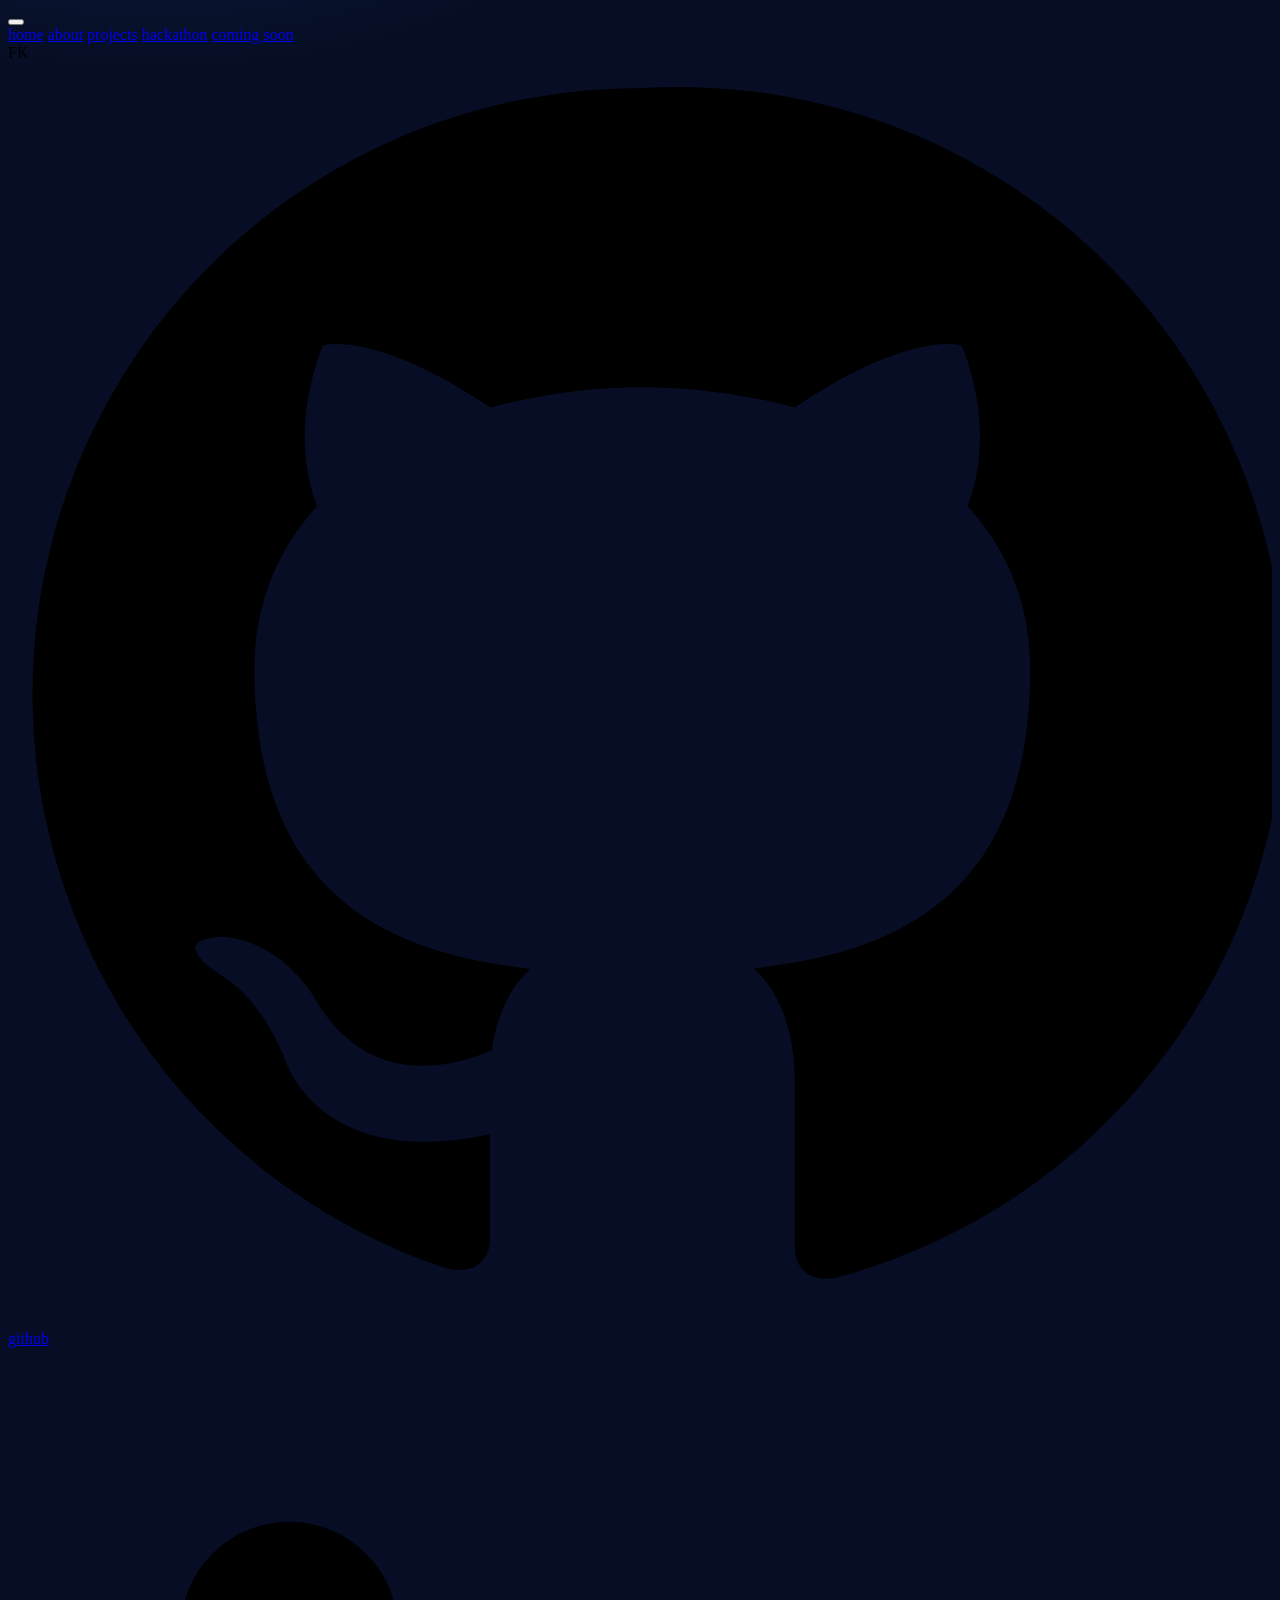
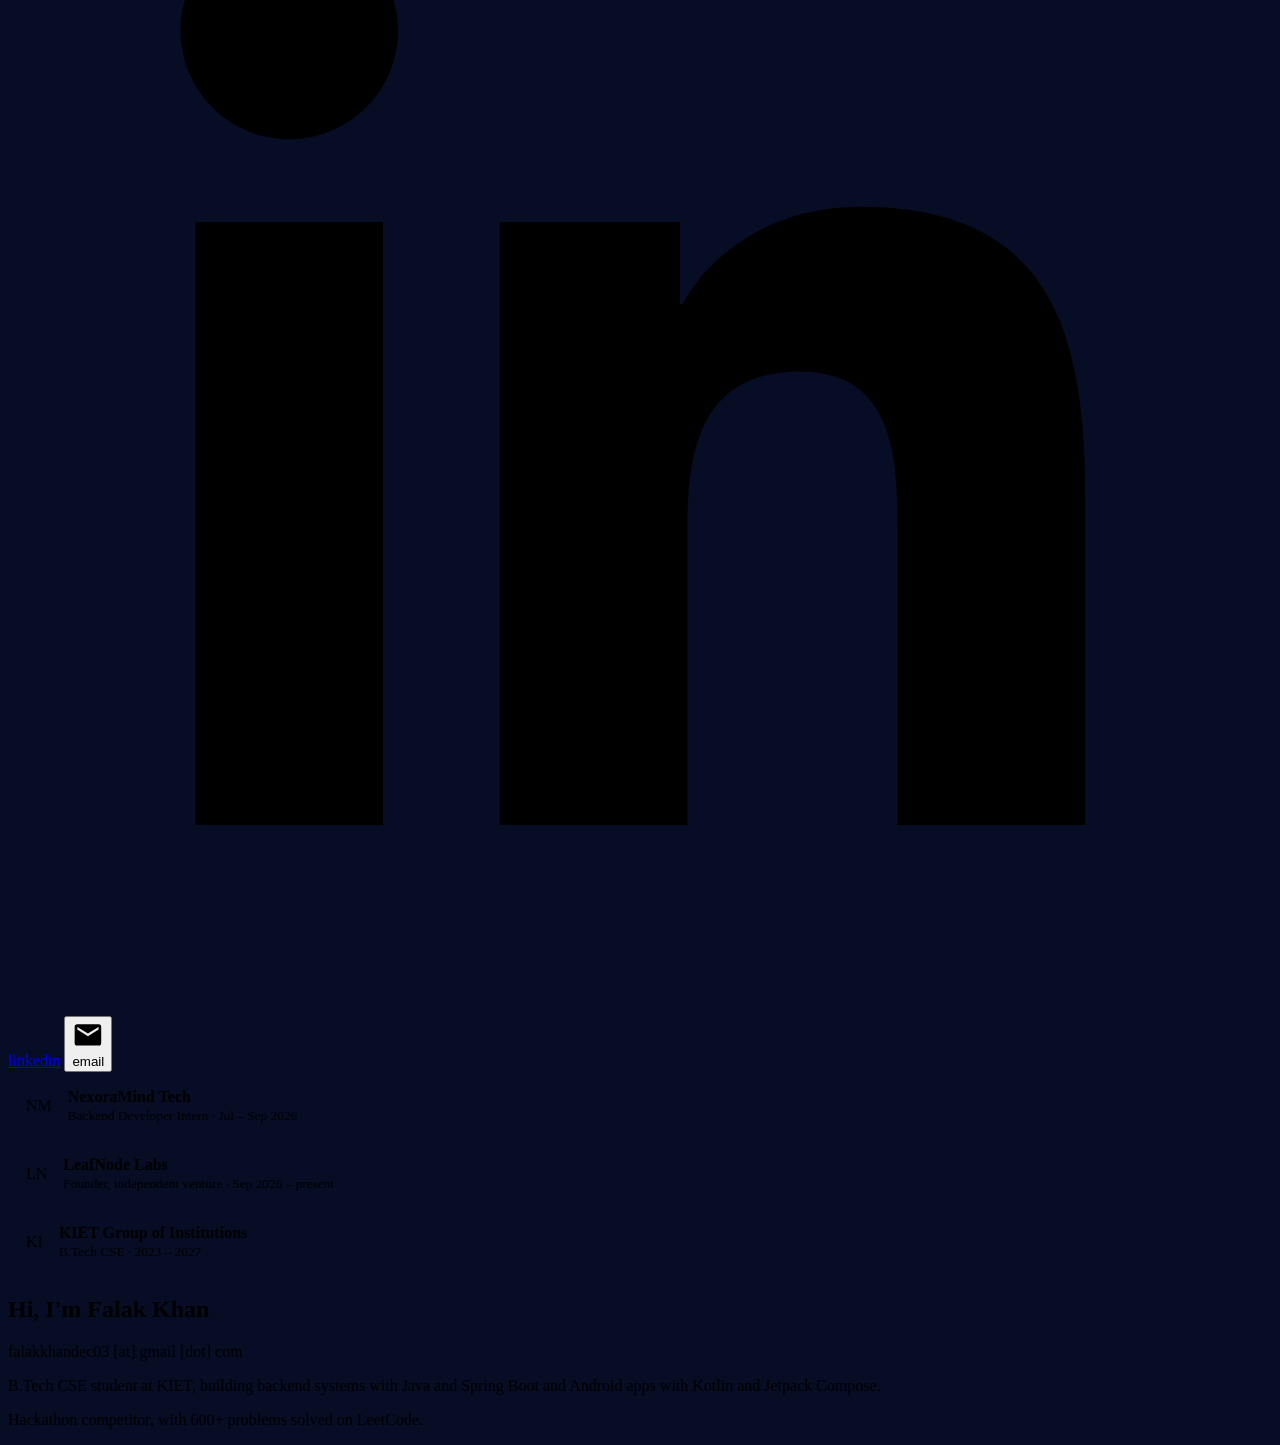
==== about.html @ dda87f32 "deploy all files" ====
<!DOCTYPE html>
<html lang="en">
<head>
<meta charset="utf-8">
<meta name="viewport" content="width=device-width, initial-scale=1, viewport-fit=cover">
<title>About | Falak Khan</title>
<meta name="description" content="About Falak Khan, CSE student at KIET.">
<meta name="theme-color" content="#030817">
<link rel="preconnect" href="https://fonts.googleapis.com">
<link rel="preconnect" href="https://fonts.gstatic.com" crossorigin>
<link href="https://fonts.googleapis.com/css2?family=Inter:wght@400;500;700;800&display=swap" rel="stylesheet">
<link rel="stylesheet" href="site.css?v=3">
<style>body.plain { background: radial-gradient(900px 520px at 12% -8%, rgba(77,141,255,.16), transparent 62%), #060d24; }</style>
<style>
  .edu-card { display: flex; align-items: center; gap: 16px; padding: 16px 18px; border-radius: 14px; background: var(--glass); border: 1px solid var(--edge); }
  .edu-card small { display: block; margin-top: 2px; }
</style>
</head>
<body class="plain">
<button class="menu-btn" id="menuBtn" aria-label="Open menu" aria-expanded="false" aria-controls="menu"><span></span></button>
<nav class="menu" id="menu" aria-label="Site menu">
  <a class="pill" style="--i:0" href="index.html#home">home</a>
  <a class="pill" style="--i:1" href="about.html">about</a>
  <a class="pill" style="--i:2" href="projects.html">projects</a>
  <a class="pill" style="--i:3" href="hackathon.html">hackathon</a>
  <a class="pill" style="--i:4" href="index.html#soon">coming soon</a>
</nav>

<main class="page" id="about"><div>
  <div>
    <div class="photo"><span>FK</span><img src="photo.jpg" alt="Falak Khan" onerror="this.remove()"></div>
    <div class="abtns">
      <a class="abtn" href="https://github.com/curiousfalak" target="_blank" rel="noopener"><svg viewBox="0 0 24 24"><path d="M12 .5a11.5 11.5 0 0 0-3.64 22.42c.58.1.79-.25.79-.56v-2c-3.2.7-3.87-1.37-3.87-1.37-.52-1.33-1.28-1.68-1.28-1.68-1.04-.71.08-.7.08-.7 1.15.08 1.76 1.19 1.76 1.19 1.03 1.76 2.7 1.25 3.35.96.1-.75.4-1.25.73-1.54-2.55-.29-5.24-1.28-5.24-5.69 0-1.26.45-2.29 1.19-3.1-.12-.29-.52-1.46.11-3.05 0 0 .97-.31 3.18 1.18a11 11 0 0 1 5.78 0c2.2-1.49 3.17-1.18 3.17-1.18.63 1.59.23 2.76.11 3.05.74.81 1.19 1.84 1.19 3.1 0 4.42-2.69 5.39-5.25 5.68.41.36.78 1.06.78 2.14v3.17c0 .31.21.67.8.56A11.5 11.5 0 0 0 12 .5Z"/></svg>github</a>
      <a class="abtn" href="https://www.linkedin.com/in/falak-khan-636188296/" target="_blank" rel="noopener"><svg viewBox="0 0 24 24"><path d="M20.45 20.45h-3.56v-5.57c0-1.33-.03-3.04-1.85-3.04-1.86 0-2.14 1.45-2.14 2.94v5.67H9.34V9h3.42v1.56h.05c.48-.9 1.64-1.85 3.37-1.85 3.6 0 4.27 2.37 4.27 5.46v6.28ZM5.34 7.43a2.06 2.06 0 1 1 0-4.13 2.06 2.06 0 0 1 0 4.13ZM7.12 20.45H3.56V9h3.56v11.45Z"/></svg>linkedin</a>
      <button class="abtn" type="button" id="mailBtn"><svg viewBox="0 0 24 24"><path d="M20 4H4a2 2 0 0 0-2 2v12a2 2 0 0 0 2 2h16a2 2 0 0 0 2-2V6a2 2 0 0 0-2-2Zm0 4-8 5-8-5V6l8 5 8-5v2Z"/></svg>email</button>
    </div>
    <div class="exp" aria-label="Experience and education">
      <div class="edu-card"><span class="logo">NM</span><span><strong>NexoraMind Tech</strong><small>Backend Developer Intern · Jul – Sep 2026</small></span></div>
      <div class="edu-card"><span class="logo">LN</span><span><strong>LeafNode Labs</strong><small>Founder, independent venture · Sep 2026 – present</small></span></div>
      <div class="edu-card"><span class="logo">KI</span><span><strong>KIET Group of Institutions</strong><small>B.Tech CSE · 2023 – 2027</small></span></div>
    </div>
  </div>
  <div class="bio">
    <h2>Hi, I'm Falak Khan</h2>
    <p>falakkhandec03 [at] gmail [dot] com</p>
    <p>B.Tech CSE student at KIET, building backend systems with Java and Spring Boot and Android apps with Kotlin and Jetpack Compose.</p>
    <p>Hackathon competitor, with 600+ problems solved on LeetCode.</p>
  </div>
</div></main>

<script>
(() => {
  const btn = document.getElementById('menuBtn');
  const set = o => {
    document.body.classList.toggle('open', o);
    btn.setAttribute('aria-expanded', o);
    btn.setAttribute('aria-label', o ? 'Close menu' : 'Open menu');
  };
  btn.addEventListener('click', () => set(!document.body.classList.contains('open')));
  addEventListener('keydown', e => { if (e.key === 'Escape') set(false); });
  // "about" is this page, so just close the menu
  document.querySelector('.pill[href="about.html"]').addEventListener('click', e => { e.preventDefault(); set(false); });
  document.getElementById('mailBtn').addEventListener('click', () => {
    location.href = 'mailto:' + 'falakkhandec03' + '@' + 'gmail.com';
  });
})();
</script>
</body>
</html>
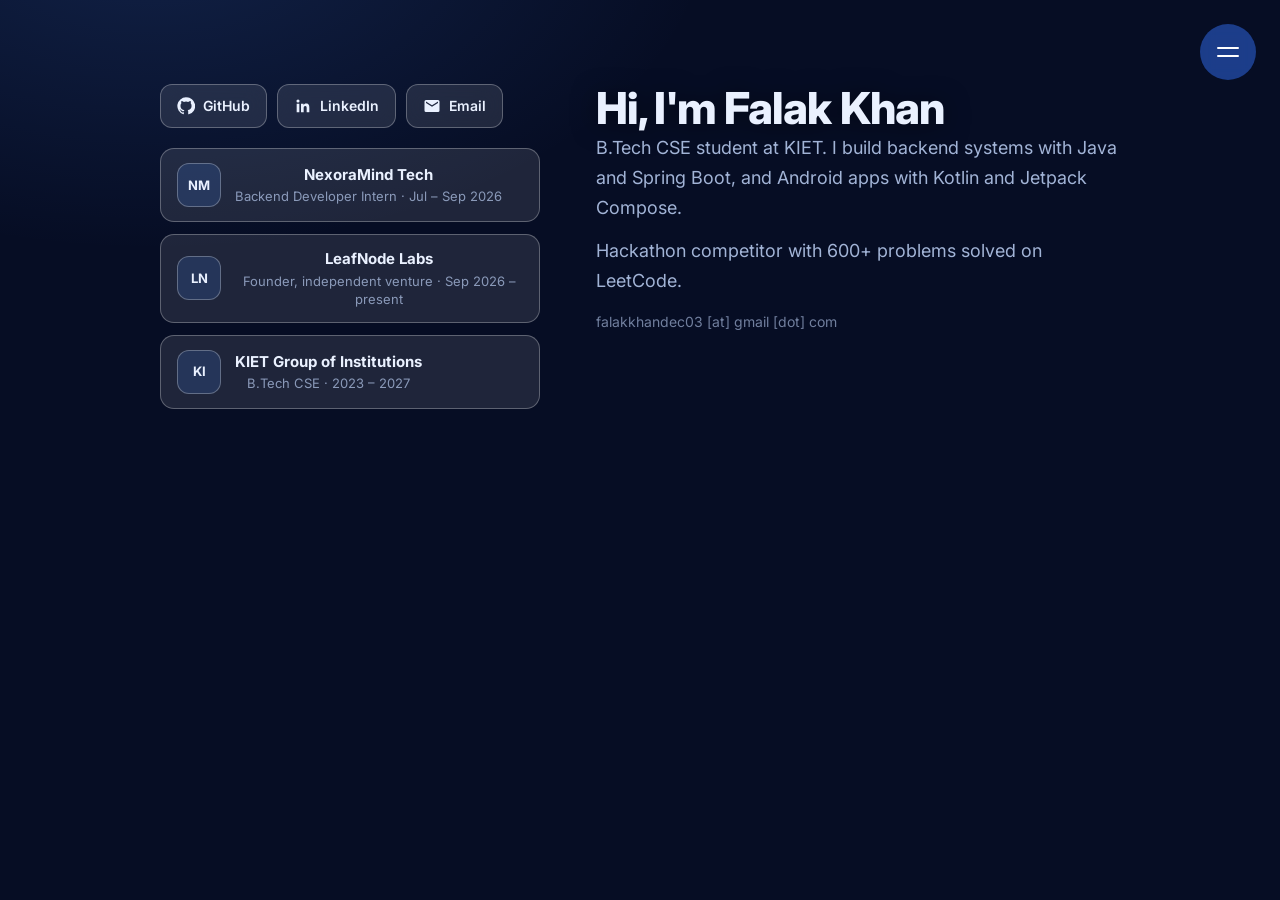
==== commit 6d0c0e4a: "fix the ui/ux issue on mobile and web both" ====
--- a/about.html
+++ b/about.html
@@ -10,10 +10,89 @@
 <link rel="preconnect" href="https://fonts.gstatic.com" crossorigin>
 <link href="https://fonts.googleapis.com/css2?family=Inter:wght@400;500;700;800&display=swap" rel="stylesheet">
 <link rel="stylesheet" href="site.css?v=3">
-<style>body.plain { background: radial-gradient(900px 520px at 12% -8%, rgba(77,141,255,.16), transparent 62%), #060d24; }</style>
 <style>
-  .edu-card { display: flex; align-items: center; gap: 16px; padding: 16px 18px; border-radius: 14px; background: var(--glass); border: 1px solid var(--edge); }
-  .edu-card small { display: block; margin-top: 2px; }
+  body.plain { background: radial-gradient(900px 520px at 12% -8%, rgba(77,141,255,.16), transparent 62%), #060d24; }
+
+  /* ---------- About page layout (overrides site.css where needed) ---------- */
+  body.plain { -webkit-text-size-adjust: 100%; overflow-x: hidden; }
+
+  body.plain main.page {
+    display: block;
+    min-height: 100vh;
+    min-height: 100dvh;
+    height: auto;
+    padding: calc(84px + env(safe-area-inset-top, 0px)) clamp(18px, 5vw, 48px) calc(48px + env(safe-area-inset-bottom, 0px));
+    box-sizing: border-box;
+    overflow: visible;
+  }
+  .about-grid {
+    display: grid;
+    grid-template-columns: minmax(280px, 380px) minmax(0, 1fr);
+    gap: clamp(28px, 5vw, 64px);
+    align-items: start;
+    max-width: 960px;
+    margin: 0 auto;
+  }
+  .about-side { display: flex; flex-direction: column; gap: 20px; min-width: 0; }
+
+  /* Link buttons */
+  body.plain .abtns { display: flex; flex-wrap: wrap; gap: 10px; margin: 0; }
+  body.plain .abtn {
+    display: inline-flex; align-items: center; gap: 8px;
+    min-height: 44px; padding: 0 16px;
+    font: 600 14px/1 Inter, system-ui, sans-serif;
+    text-decoration: none; cursor: pointer;
+    -webkit-tap-highlight-color: transparent;
+  }
+  body.plain .abtn svg { width: 18px; height: 18px; fill: currentColor; flex: none; }
+  body.plain .abtn:focus-visible,
+  body.plain .menu-btn:focus-visible { outline: 2px solid #4d8dff; outline-offset: 3px; }
+
+  /* Experience / education cards */
+  body.plain .exp { display: flex; flex-direction: column; gap: 12px; margin: 0; }
+  .edu-card {
+    display: flex; align-items: center; gap: 14px;
+    padding: 14px 16px; border-radius: 14px;
+    background: var(--glass, rgba(255,255,255,.06));
+    border: 1px solid var(--edge, rgba(255,255,255,.14));
+    min-width: 0;
+  }
+  .edu-card .logo {
+    flex: none; width: 44px; height: 44px; border-radius: 12px;
+    display: grid; place-items: center;
+    font: 700 13px/1 Inter, system-ui, sans-serif;
+    background: rgba(77,141,255,.16);
+  }
+  .edu-card > span:last-child { min-width: 0; }
+  .edu-card strong { display: block; font-size: 15px; line-height: 1.3; font-weight: 700; }
+  .edu-card small { display: block; margin-top: 3px; font-size: 13px; line-height: 1.4; opacity: .7; }
+
+  /* Bio text */
+  body.plain .bio { min-width: 0; max-width: 60ch; text-align: left; }
+  body.plain .bio h2 {
+    margin: 0 0 12px;
+    font-size: clamp(28px, 6.5vw, 44px);
+    line-height: 1.12; font-weight: 800; letter-spacing: -.02em;
+    overflow-wrap: anywhere;
+  }
+  body.plain .bio p { margin: 0 0 14px; font-size: clamp(16px, 4vw, 18px); line-height: 1.65; opacity: .88; }
+  body.plain .bio p.contact { font-size: 14px; opacity: .6; overflow-wrap: anywhere; }
+
+  /* ---------- Mobile: single column, centred header ---------- */
+  @media (max-width: 760px) {
+    .about-grid { grid-template-columns: minmax(0, 1fr); gap: 28px; }
+    .about-side { align-items: center; }
+    body.plain .abtns { justify-content: center; }
+    body.plain .exp { width: 100%; }
+    body.plain .bio { max-width: none; text-align: center; }
+    /* show the bio first on phones, then the details */
+    .about-grid { display: flex; flex-direction: column; }
+    .about-side { order: 1; width: 100%; }
+    .bio { order: 0; }
+  }
+  @media (max-width: 380px) {
+    body.plain .abtn { flex: 1 1 100%; justify-content: center; }
+  }
 </style>
 </head>
 <body class="plain">
@@ -26,27 +105,28 @@
   <a class="pill" style="--i:4" href="index.html#soon">coming soon</a>
 </nav>
 
-<main class="page" id="about"><div>
-  <div>
-    <div class="photo"><span>FK</span><img src="photo.jpg" alt="Falak Khan" onerror="this.remove()"></div>
-    <div class="abtns">
-      <a class="abtn" href="https://github.com/curiousfalak" target="_blank" rel="noopener"><svg viewBox="0 0 24 24"><path d="M12 .5a11.5 11.5 0 0 0-3.64 22.42c.58.1.79-.25.79-.56v-2c-3.2.7-3.87-1.37-3.87-1.37-.52-1.33-1.28-1.68-1.28-1.68-1.04-.71.08-.7.08-.7 1.15.08 1.76 1.19 1.76 1.19 1.03 1.76 2.7 1.25 3.35.96.1-.75.4-1.25.73-1.54-2.55-.29-5.24-1.28-5.24-5.69 0-1.26.45-2.29 1.19-3.1-.12-.29-.52-1.46.11-3.05 0 0 .97-.31 3.18 1.18a11 11 0 0 1 5.78 0c2.2-1.49 3.17-1.18 3.17-1.18.63 1.59.23 2.76.11 3.05.74.81 1.19 1.84 1.19 3.1 0 4.42-2.69 5.39-5.25 5.68.41.36.78 1.06.78 2.14v3.17c0 .31.21.67.8.56A11.5 11.5 0 0 0 12 .5Z"/></svg>github</a>
-      <a class="abtn" href="https://www.linkedin.com/in/falak-khan-636188296/" target="_blank" rel="noopener"><svg viewBox="0 0 24 24"><path d="M20.45 20.45h-3.56v-5.57c0-1.33-.03-3.04-1.85-3.04-1.86 0-2.14 1.45-2.14 2.94v5.67H9.34V9h3.42v1.56h.05c.48-.9 1.64-1.85 3.37-1.85 3.6 0 4.27 2.37 4.27 5.46v6.28ZM5.34 7.43a2.06 2.06 0 1 1 0-4.13 2.06 2.06 0 0 1 0 4.13ZM7.12 20.45H3.56V9h3.56v11.45Z"/></svg>linkedin</a>
-      <button class="abtn" type="button" id="mailBtn"><svg viewBox="0 0 24 24"><path d="M20 4H4a2 2 0 0 0-2 2v12a2 2 0 0 0 2 2h16a2 2 0 0 0 2-2V6a2 2 0 0 0-2-2Zm0 4-8 5-8-5V6l8 5 8-5v2Z"/></svg>email</button>
+<main class="page" id="about">
+  <div class="about-grid">
+    <div class="about-side">
+      <div class="abtns">
+        <a class="abtn" href="https://github.com/curiousfalak" target="_blank" rel="noopener"><svg viewBox="0 0 24 24" aria-hidden="true"><path d="M12 .5a11.5 11.5 0 0 0-3.64 22.42c.58.1.79-.25.79-.56v-2c-3.2.7-3.87-1.37-3.87-1.37-.52-1.33-1.28-1.68-1.28-1.68-1.04-.71.08-.7.08-.7 1.15.08 1.76 1.19 1.76 1.19 1.03 1.76 2.7 1.25 3.35.96.1-.75.4-1.25.73-1.54-2.55-.29-5.24-1.28-5.24-5.69 0-1.26.45-2.29 1.19-3.1-.12-.29-.52-1.46.11-3.05 0 0 .97-.31 3.18 1.18a11 11 0 0 1 5.78 0c2.2-1.49 3.17-1.18 3.17-1.18.63 1.59.23 2.76.11 3.05.74.81 1.19 1.84 1.19 3.1 0 4.42-2.69 5.39-5.25 5.68.41.36.78 1.06.78 2.14v3.17c0 .31.21.67.8.56A11.5 11.5 0 0 0 12 .5Z"/></svg>GitHub</a>
+        <a class="abtn" href="https://www.linkedin.com/in/falak-khan-636188296/" target="_blank" rel="noopener"><svg viewBox="0 0 24 24" aria-hidden="true"><path d="M20.45 20.45h-3.56v-5.57c0-1.33-.03-3.04-1.85-3.04-1.86 0-2.14 1.45-2.14 2.94v5.67H9.34V9h3.42v1.56h.05c.48-.9 1.64-1.85 3.37-1.85 3.6 0 4.27 2.37 4.27 5.46v6.28ZM5.34 7.43a2.06 2.06 0 1 1 0-4.13 2.06 2.06 0 0 1 0 4.13ZM7.12 20.45H3.56V9h3.56v11.45Z"/></svg>LinkedIn</a>
+        <button class="abtn" type="button" id="mailBtn"><svg viewBox="0 0 24 24" aria-hidden="true"><path d="M20 4H4a2 2 0 0 0-2 2v12a2 2 0 0 0 2 2h16a2 2 0 0 0 2-2V6a2 2 0 0 0-2-2Zm0 4-8 5-8-5V6l8 5 8-5v2Z"/></svg>Email</button>
+      </div>
+      <div class="exp" aria-label="Experience and education">
+        <div class="edu-card"><span class="logo">NM</span><span><strong>NexoraMind Tech</strong><small>Backend Developer Intern · Jul – Sep 2026</small></span></div>
+        <div class="edu-card"><span class="logo">LN</span><span><strong>LeafNode Labs</strong><small>Founder, independent venture · Sep 2026 – present</small></span></div>
+        <div class="edu-card"><span class="logo">KI</span><span><strong>KIET Group of Institutions</strong><small>B.Tech CSE · 2023 – 2027</small></span></div>
+      </div>
     </div>
-    <div class="exp" aria-label="Experience and education">
-      <div class="edu-card"><span class="logo">NM</span><span><strong>NexoraMind Tech</strong><small>Backend Developer Intern · Jul – Sep 2026</small></span></div>
-      <div class="edu-card"><span class="logo">LN</span><span><strong>LeafNode Labs</strong><small>Founder, independent venture · Sep 2026 – present</small></span></div>
-      <div class="edu-card"><span class="logo">KI</span><span><strong>KIET Group of Institutions</strong><small>B.Tech CSE · 2023 – 2027</small></span></div>
+    <div class="bio">
+      <h2>Hi, I'm Falak Khan</h2>
+      <p>B.Tech CSE student at KIET. I build backend systems with Java and Spring Boot, and Android apps with Kotlin and Jetpack Compose.</p>
+      <p>Hackathon competitor with 600+ problems solved on LeetCode.</p>
+      <p class="contact">falakkhandec03 [at] gmail [dot] com</p>
     </div>
   </div>
-  <div class="bio">
-    <h2>Hi, I'm Falak Khan</h2>
-    <p>falakkhandec03 [at] gmail [dot] com</p>
-    <p>B.Tech CSE student at KIET, building backend systems with Java and Spring Boot and Android apps with Kotlin and Jetpack Compose.</p>
-    <p>Hackathon competitor, with 600+ problems solved on LeetCode.</p>
-  </div>
-</div></main>
+</main>
 
 <script>
 (() => {
--- a/site.css
+++ b/site.css
@@ -0,0 +1,162 @@
+:root {
+    --bg: #030817;
+    --ink: #eaf1ff;
+    --ink-soft: #b8cbef;
+    --glass: rgba(255,255,255,.10);
+    --glass-strong: rgba(255,255,255,.18);
+    --edge: rgba(255,255,255,.28);
+    --accent: #4d8dff;
+    --panel: rgba(4,10,30,.92);
+  }
+  * { box-sizing: border-box; margin: 0; }
+  html, body { height: 100%; }
+  body {
+    background: var(--bg); color: var(--ink);
+    font-family: "Inter", system-ui, -apple-system, "Segoe UI", Roboto, sans-serif;
+    overflow: hidden; -webkit-font-smoothing: antialiased;
+  }
+  #bg { position: fixed; inset: 0; width: 100%; height: 100%; image-rendering: pixelated; }
+  .shade { position: fixed; inset: 0; pointer-events: none;
+    background: radial-gradient(ellipse at center, rgba(3,8,23,.15) 30%, rgba(3,8,23,.78) 100%); }
+
+  main {
+    position: relative; height: 100%;
+    display: flex; flex-direction: column; align-items: center; justify-content: center;
+    padding: env(safe-area-inset-top, 0px) 24px env(safe-area-inset-bottom, 0px); text-align: center;
+  }
+  h1 {
+    font-size: clamp(2.6rem, 9vw, 6rem); font-weight: 800; letter-spacing: -.03em; line-height: 1.05;
+    text-shadow: 0 2px 30px rgba(0,0,0,.55);
+  }
+  .tagline {
+    margin-top: 14px; font-size: clamp(1rem, 2.4vw, 1.4rem); font-weight: 500; color: var(--ink-soft);
+    text-shadow: 0 1px 12px rgba(0,0,0,.6);
+  }
+  .links { display: flex; gap: 14px; margin-top: 44px; flex-wrap: wrap; justify-content: center; }
+
+  .btn {
+    position: relative; width: 64px; height: 64px; display: grid; place-items: center;
+    color: var(--ink); background: var(--glass); border: 1px solid var(--edge); border-radius: 12px;
+    backdrop-filter: blur(10px); -webkit-backdrop-filter: blur(10px);
+    cursor: pointer; text-decoration: none; font: inherit;
+    transition: transform .18s ease, background .18s ease, border-color .18s ease;
+  }
+  .btn svg { width: 28px; height: 28px; fill: currentColor; }
+  .btn:hover { transform: translateY(-3px); background: var(--glass-strong); border-color: rgba(255,255,255,.55); }
+  .btn:active { transform: translateY(0); }
+  .btn::after {
+    content: attr(data-label); position: absolute; top: calc(100% + 10px); left: 50%;
+    transform: translate(-50%, -4px); opacity: 0; pointer-events: none; white-space: nowrap;
+    font-size: .8rem; font-weight: 500; padding: 5px 10px; border-radius: 8px;
+    background: rgba(3,10,30,.92); border: 1px solid var(--edge);
+    transition: opacity .15s ease, transform .15s ease;
+  }
+  .btn:hover::after, .btn:focus-visible::after { opacity: 1; transform: translate(-50%, 0); }
+  :focus-visible { outline: 2px solid #fff; outline-offset: 3px; }
+
+  .menu-btn {
+    position: fixed; z-index: 20; top: calc(env(safe-area-inset-top, 0px) + 24px); right: 24px;
+    width: 56px; height: 56px; border-radius: 50%; border: 0; cursor: pointer; color: #fff;
+    background: rgba(50,110,240,.5); backdrop-filter: blur(8px); -webkit-backdrop-filter: blur(8px);
+    display: grid; place-items: center; transition: transform .18s ease, background .18s ease;
+  }
+  .menu-btn:hover { background: rgba(50,110,240,.8); transform: scale(1.06); }
+  .menu-btn span, .menu-btn span::before {
+    display: block; width: 22px; height: 2px; background: currentColor; border-radius: 2px; transition: transform .25s ease;
+  }
+  .menu-btn span { position: relative; transform: translateY(-4px); }
+  .menu-btn span::before { content: ""; position: absolute; top: 8px; }
+  .menu-btn[aria-expanded="true"] span { transform: rotate(45deg); }
+  .menu-btn[aria-expanded="true"] span::before { transform: translateY(-8px) rotate(-90deg); top: 8px; }
+  [hidden] { display: none !important; }
+  .menu {
+    position: fixed; inset: 0; z-index: 15; overflow: hidden; perspective: 1400px;
+    background: rgba(3,8,23,.55); backdrop-filter: blur(18px); -webkit-backdrop-filter: blur(18px);
+    opacity: 0; visibility: hidden; transition: opacity .3s ease, visibility 0s .3s;
+  }
+  body.open .menu { opacity: 1; visibility: visible; transition: opacity .3s ease, visibility 0s; }
+  .pill {
+    --l: 0%; --t: 0%; --w: 30vw; --r: 0deg; --ry: 0deg; --s: 1;
+    position: absolute; left: var(--l); top: var(--t); width: var(--w); height: clamp(90px, 22vh, 180px); max-width: calc(100vw - 24px);
+    display: grid; place-items: center; padding: 0 24px; text-align: center;
+    border: 1px solid rgba(255,255,255,.4); border-radius: 999px; background: rgba(3,8,23,.4);
+    color: var(--ink); text-decoration: none; font-size: clamp(1.5rem, 3.6vw, 2.8rem); font-weight: 500;
+    transform: rotate(var(--r)) rotateY(var(--ry)) scale(var(--s));
+    transition: background .2s ease, border-color .2s ease, transform .3s cubic-bezier(.2,.8,.2,1);
+  }
+  .pill:hover, .pill:focus-visible { --s: 1.04; background: rgba(77,141,255,.25); border-color: var(--accent); z-index: 1; }
+  /* scattered positions: left, top, width, tilt, 3D turn */
+  .pill:nth-child(1) { --l: 4%;  --t: 19%; --w: 29vw; --r: -6deg; --ry: 9deg; }
+  .pill:nth-child(2) { --l: 35%; --t: 15%; --w: 30vw; --r: 4deg;  --ry: -6deg; }
+  .pill:nth-child(3) { --l: 67%; --t: 21%; --w: 29vw; --r: 7deg;  --ry: -10deg; }
+  .pill:nth-child(4) { --l: 9%;  --t: 53%; --w: 29vw; --r: 5deg;  --ry: 8deg; }
+  .pill:nth-child(5) { --l: 41%; --t: 50%; --w: 32vw; --r: -6deg; --ry: -5deg; }
+  body.open .pill { animation: pillIn .55s cubic-bezier(.2,.8,.2,1) both; animation-delay: calc(var(--i) * 70ms); }
+  @keyframes pillIn { from { opacity: 0; transform: translateY(40px) rotate(calc(var(--r) * 2.5)) rotateY(var(--ry)) scale(.9); } }
+
+  .page {
+    position: fixed; inset: 0; overflow-y: auto; display: flex; flex-direction: column; align-items: center;
+    padding: calc(env(safe-area-inset-top, 0px) + 110px) 24px 60px;
+  }
+  .page > div { width: min(640px, 100%); }
+  .page h2 { font-size: clamp(2rem, 6vw, 3.4rem); font-weight: 800; letter-spacing: -.02em; text-shadow: 0 2px 24px rgba(0,0,0,.5); }
+  .page p { margin-top: 18px; line-height: 1.65; color: var(--ink-soft); font-size: 1.08rem; max-width: 60ch; }
+  .page a { color: var(--ink); text-decoration-color: var(--accent); text-underline-offset: 3px; }
+  .page a:hover { text-decoration-thickness: 2px; }
+  .list { display: grid; gap: 12px; margin-top: 28px; }
+  .card {
+    display: block; padding: 18px 20px; border-radius: 14px; text-decoration: none;
+    background: var(--glass); border: 1px solid var(--edge); backdrop-filter: blur(10px); -webkit-backdrop-filter: blur(10px);
+  }
+  .card strong { display: block; font-size: 1.1rem; }
+  .card span { display: block; margin-top: 6px; color: var(--ink-soft); line-height: 1.5; }
+  a.card:hover { border-color: var(--accent); background: var(--glass-strong); }
+
+  /* about page */
+  #about > div { width: min(1080px, 100%); display: grid; grid-template-columns: minmax(280px, 380px) 1fr; gap: 56px; align-items: start; }
+  #about h2 { margin: 0; }
+  .photo {
+    position: relative; width: 250px; height: 250px; border-radius: 22px; overflow: hidden;
+    display: grid; place-items: center; font-size: 3.4rem; font-weight: 800; color: var(--ink);
+    background: linear-gradient(135deg, #15308f, #4d8dff); border: 1px solid var(--edge);
+  }
+  .photo img { position: absolute; inset: 0; width: 100%; height: 100%; object-fit: cover; }
+  .abtns { display: flex; gap: 10px; flex-wrap: wrap; margin-top: 22px; }
+  .abtn {
+    display: inline-flex; align-items: center; gap: 8px; padding: 12px 18px; border-radius: 12px; cursor: pointer;
+    font: inherit; font-weight: 600; color: var(--ink); text-decoration: none;
+    background: var(--glass); border: 1px solid var(--edge); backdrop-filter: blur(10px); -webkit-backdrop-filter: blur(10px);
+    transition: background .18s ease, border-color .18s ease, transform .18s ease;
+  }
+  .abtn svg { width: 20px; height: 20px; fill: currentColor; }
+  .abtn:hover { background: var(--glass-strong); border-color: var(--accent); transform: translateY(-2px); }
+  .exp { display: grid; gap: 12px; margin-top: 34px; }
+  .exp details { border-radius: 14px; background: var(--glass); border: 1px solid var(--edge); backdrop-filter: blur(10px); -webkit-backdrop-filter: blur(10px); }
+  .exp details[open] { border-color: rgba(77,141,255,.6); }
+  .exp summary { display: flex; align-items: center; gap: 16px; padding: 16px 18px; cursor: pointer; list-style: none; }
+  .exp summary::-webkit-details-marker { display: none; }
+  .exp summary::after { content: ""; margin-left: auto; width: 8px; height: 8px; border-right: 2px solid var(--ink-soft); border-bottom: 2px solid var(--ink-soft); transform: rotate(45deg); transition: transform .2s ease; }
+  .exp details[open] summary::after { transform: rotate(-135deg); }
+  .logo { flex: none; width: 48px; height: 48px; border-radius: 10px; display: grid; place-items: center; font-weight: 800; background: rgba(77,141,255,.28); border: 1px solid var(--edge); }
+  .exp strong { display: block; font-size: 1.08rem; }
+  .exp small { color: var(--ink-soft); font-size: .92rem; }
+  .exp ul { margin: 0; padding: 0 20px 18px 40px; color: var(--ink-soft); line-height: 1.55; font-size: .95rem; display: grid; gap: 8px; }
+  #about .bio p:first-of-type { margin-top: 0; }
+  @media (max-width: 820px) { #about > div { grid-template-columns: 1fr; gap: 32px; } .photo { width: 200px; height: 200px; } }
+
+  @media (max-width: 480px) {
+    .btn { width: 56px; height: 56px; }
+    .pill { height: clamp(72px, 11vh, 100px); font-size: 1.5rem; }
+    .pill:nth-child(1) { --l: 5%;  --t: 15%; --w: 72vw; --r: -5deg; --ry: 8deg; }
+    .pill:nth-child(2) { --l: 23%; --t: 29%; --w: 72vw; --r: 4deg;  --ry: -8deg; }
+    .pill:nth-child(3) { --l: 6%;  --t: 43%; --w: 72vw; --r: 6deg;  --ry: 9deg; }
+    .pill:nth-child(4) { --l: 22%; --t: 57%; --w: 72vw; --r: -4deg; --ry: -8deg; }
+    .pill:nth-child(5) { --l: 5%;  --t: 71%; --w: 72vw; --r: 5deg;  --ry: 6deg; }
+    .links { gap: 10px; margin-top: 36px; }
+  }
+  @media (prefers-reduced-motion: reduce) {
+    * { transition-duration: .01ms !important; animation: none !important; }
+  }
+
+  /* about page: plain, static background */
+  body.plain { background: radial-gradient(900px 520px at 12% -8%, rgba(77,141,255,.16), transparent 62%), #060d24; }
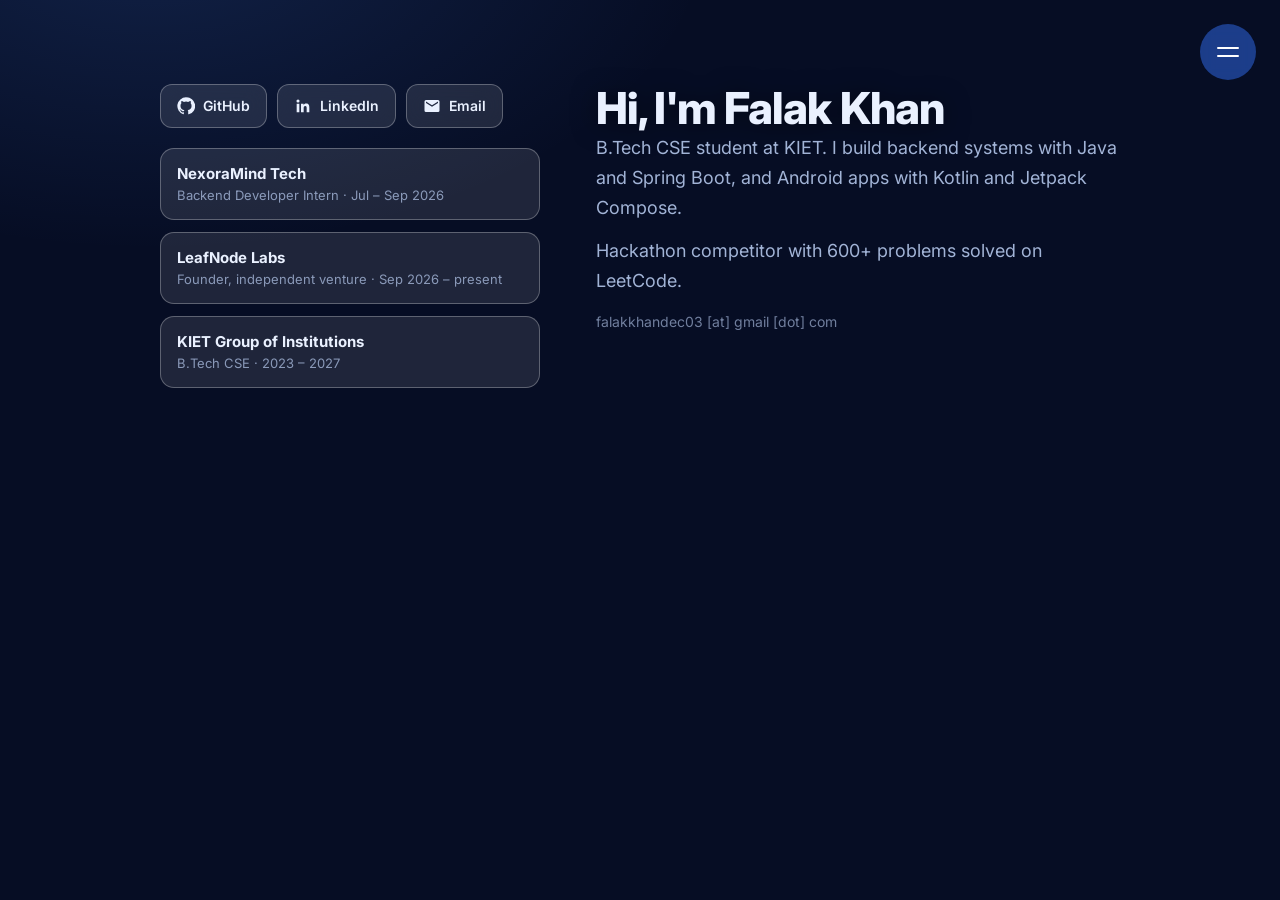
==== commit b7fdd8c2: "fiz alignment issue" ====
--- a/about.html
+++ b/about.html
@@ -9,7 +9,7 @@
 <link rel="preconnect" href="https://fonts.googleapis.com">
 <link rel="preconnect" href="https://fonts.gstatic.com" crossorigin>
 <link href="https://fonts.googleapis.com/css2?family=Inter:wght@400;500;700;800&display=swap" rel="stylesheet">
-<link rel="stylesheet" href="site.css?v=3">
+<link rel="stylesheet" href="site.css?v=7">
 <style>
   body.plain { background: radial-gradient(900px 520px at 12% -8%, rgba(77,141,255,.16), transparent 62%), #060d24; }
 
@@ -33,7 +33,7 @@
     max-width: 960px;
     margin: 0 auto;
   }
-  .about-side { display: flex; flex-direction: column; gap: 20px; min-width: 0; }
+  .about-side { display: flex; flex-direction: column; gap: 20px; min-width: 0; text-align: left; }
 
   /* Link buttons */
   body.plain .abtns { display: flex; flex-wrap: wrap; gap: 10px; margin: 0; }
@@ -51,21 +51,17 @@
   /* Experience / education cards */
   body.plain .exp { display: flex; flex-direction: column; gap: 12px; margin: 0; }
   .edu-card {
-    display: flex; align-items: center; gap: 14px;
+    display: flex; flex-direction: column; justify-content: center;
+    min-height: 72px;
     padding: 14px 16px; border-radius: 14px;
     background: var(--glass, rgba(255,255,255,.06));
     border: 1px solid var(--edge, rgba(255,255,255,.14));
     min-width: 0;
+    box-sizing: border-box;
   }
-  .edu-card .logo {
-    flex: none; width: 44px; height: 44px; border-radius: 12px;
-    display: grid; place-items: center;
-    font: 700 13px/1 Inter, system-ui, sans-serif;
-    background: rgba(77,141,255,.16);
-  }
-  .edu-card > span:last-child { min-width: 0; }
   .edu-card strong { display: block; font-size: 15px; line-height: 1.3; font-weight: 700; }
   .edu-card small { display: block; margin-top: 3px; font-size: 13px; line-height: 1.4; opacity: .7; }
+  .edu-card .nowrap-date { white-space: nowrap; }
 
   /* Bio text */
   body.plain .bio { min-width: 0; max-width: 60ch; text-align: left; }
@@ -114,9 +110,9 @@
         <button class="abtn" type="button" id="mailBtn"><svg viewBox="0 0 24 24" aria-hidden="true"><path d="M20 4H4a2 2 0 0 0-2 2v12a2 2 0 0 0 2 2h16a2 2 0 0 0 2-2V6a2 2 0 0 0-2-2Zm0 4-8 5-8-5V6l8 5 8-5v2Z"/></svg>Email</button>
       </div>
       <div class="exp" aria-label="Experience and education">
-        <div class="edu-card"><span class="logo">NM</span><span><strong>NexoraMind Tech</strong><small>Backend Developer Intern · Jul – Sep 2026</small></span></div>
-        <div class="edu-card"><span class="logo">LN</span><span><strong>LeafNode Labs</strong><small>Founder, independent venture · Sep 2026 – present</small></span></div>
-        <div class="edu-card"><span class="logo">KI</span><span><strong>KIET Group of Institutions</strong><small>B.Tech CSE · 2023 – 2027</small></span></div>
+        <div class="edu-card"><strong>NexoraMind Tech</strong><small>Backend Developer Intern · <span class="nowrap-date">Jul – Sep 2026</span></small></div>
+        <div class="edu-card"><strong>LeafNode Labs</strong><small>Founder, independent venture · <span class="nowrap-date">Sep 2026 – present</span></small></div>
+        <div class="edu-card"><strong>KIET Group of Institutions</strong><small>B.Tech CSE · <span class="nowrap-date">2023 – 2027</span></small></div>
       </div>
     </div>
     <div class="bio">
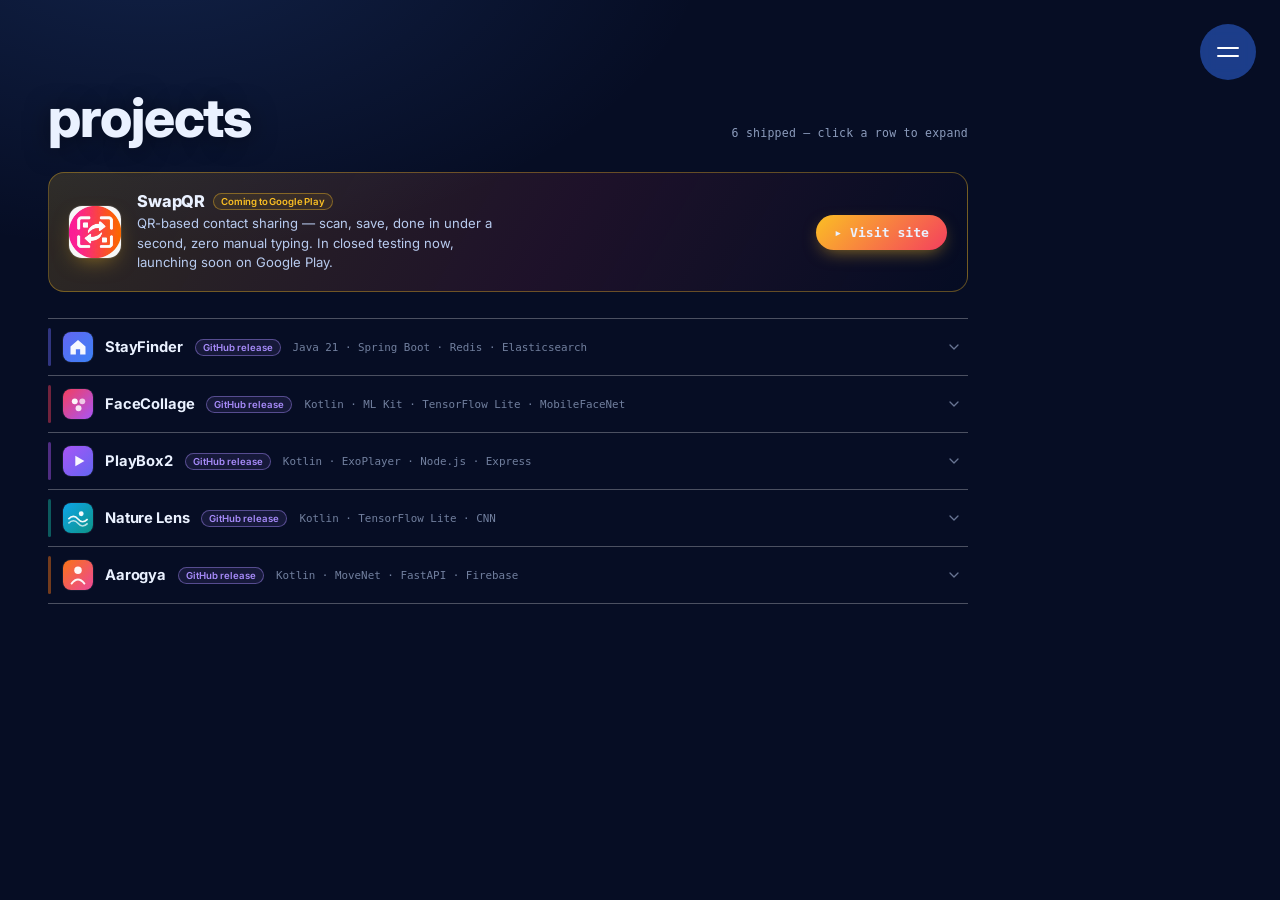
==== commit 8f9fc7a7: "fix the overall issues of alignment" ====
--- a/about.html
+++ b/about.html
@@ -3,95 +3,167 @@
 <head>
 <meta charset="utf-8">
 <meta name="viewport" content="width=device-width, initial-scale=1, viewport-fit=cover">
-<title>About | Falak Khan</title>
-<meta name="description" content="About Falak Khan, CSE student at KIET.">
+<title>Projects | Falak Khan</title>
+<meta name="description" content="Projects by Falak Khan.">
 <meta name="theme-color" content="#030817">
 <link rel="preconnect" href="https://fonts.googleapis.com">
 <link rel="preconnect" href="https://fonts.gstatic.com" crossorigin>
-<link href="https://fonts.googleapis.com/css2?family=Inter:wght@400;500;700;800&display=swap" rel="stylesheet">
+<link href="https://fonts.googleapis.com/css2?family=Inter:wght@400;500;700;800&family=JetBrains+Mono:wght@400;500;600&display=swap" rel="stylesheet">
 <link rel="stylesheet" href="site.css?v=7">
 <style>
   body.plain { background: radial-gradient(900px 520px at 12% -8%, rgba(77,141,255,.16), transparent 62%), #060d24; }
-
-  /* ---------- About page layout (overrides site.css where needed) ---------- */
-  body.plain { -webkit-text-size-adjust: 100%; overflow-x: hidden; }
-
+  /* fix: site.css sets body { overflow: hidden; height: 100%; } and .page {
+     position: fixed; inset: 0; } globally, which together block scrolling once
+     content grows past one viewport. Override both here. */
+  body.plain {
+    overflow-x: hidden;
+    overflow-y: auto;
+    height: auto;
+    min-height: 100dvh;
+  }
   body.plain main.page {
+    position: static;
     display: block;
-    min-height: 100vh;
-    min-height: 100dvh;
     height: auto;
     padding: calc(84px + env(safe-area-inset-top, 0px)) clamp(18px, 5vw, 48px) calc(48px + env(safe-area-inset-bottom, 0px));
     box-sizing: border-box;
     overflow: visible;
   }
-  .about-grid {
-    display: grid;
-    grid-template-columns: minmax(280px, 380px) minmax(0, 1fr);
-    gap: clamp(28px, 5vw, 64px);
-    align-items: start;
-    max-width: 960px;
-    margin: 0 auto;
-  }
-  .about-side { display: flex; flex-direction: column; gap: 20px; min-width: 0; text-align: left; }
-
-  /* Link buttons */
-  body.plain .abtns { display: flex; flex-wrap: wrap; gap: 10px; margin: 0; }
-  body.plain .abtn {
-    display: inline-flex; align-items: center; gap: 8px;
-    min-height: 44px; padding: 0 16px;
-    font: 600 14px/1 Inter, system-ui, sans-serif;
-    text-decoration: none; cursor: pointer;
-    -webkit-tap-highlight-color: transparent;
-  }
-  body.plain .abtn svg { width: 18px; height: 18px; fill: currentColor; flex: none; }
-  body.plain .abtn:focus-visible,
-  body.plain .menu-btn:focus-visible { outline: 2px solid #4d8dff; outline-offset: 3px; }
-
-  /* Experience / education cards */
-  body.plain .exp { display: flex; flex-direction: column; gap: 12px; margin: 0; }
-  .edu-card {
-    display: flex; flex-direction: column; justify-content: center;
-    min-height: 72px;
-    padding: 14px 16px; border-radius: 14px;
-    background: var(--glass, rgba(255,255,255,.06));
-    border: 1px solid var(--edge, rgba(255,255,255,.14));
-    min-width: 0;
-    box-sizing: border-box;
-  }
-  .edu-card strong { display: block; font-size: 15px; line-height: 1.3; font-weight: 700; }
-  .edu-card small { display: block; margin-top: 3px; font-size: 13px; line-height: 1.4; opacity: .7; }
-  .edu-card .nowrap-date { white-space: nowrap; }
-
-  /* Bio text */
-  body.plain .bio { min-width: 0; max-width: 60ch; text-align: left; }
-  body.plain .bio h2 {
-    margin: 0 0 12px;
-    font-size: clamp(28px, 6.5vw, 44px);
-    line-height: 1.12; font-weight: 800; letter-spacing: -.02em;
-    overflow-wrap: anywhere;
-  }
-  body.plain .bio p { margin: 0 0 14px; font-size: clamp(16px, 4vw, 18px); line-height: 1.65; opacity: .88; }
-  body.plain .bio p.contact { font-size: 14px; opacity: .6; overflow-wrap: anywhere; }
-
-  /* ---------- Mobile: single column, centred header ---------- */
-  @media (max-width: 760px) {
-    .about-grid { grid-template-columns: minmax(0, 1fr); gap: 28px; }
-    .about-side { align-items: center; }
-    body.plain .abtns { justify-content: center; }
-    body.plain .exp { width: 100%; }
-    body.plain .bio { max-width: none; text-align: center; }
-    /* show the bio first on phones, then the details */
-    .about-grid { display: flex; flex-direction: column; }
-    .about-side { order: 1; width: 100%; }
-    .bio { order: 0; }
-  }
-  @media (max-width: 380px) {
-    body.plain .abtn { flex: 1 1 100%; justify-content: center; }
+  #proj > div { width: min(920px, 100%); text-align: left; }
+
+  /* ---- header row ---- */
+  .proj-head { display: flex; align-items: baseline; justify-content: space-between; gap: 12px; flex-wrap: wrap; }
+  .proj-count { font-family: 'JetBrains Mono', monospace; font-size: .72rem; color: var(--ink-soft); letter-spacing: .02em; opacity: .75; }
+
+  /* ---- manifest list ---- */
+  .pmanifest { margin: 22px 0 0; border-top: 1px solid var(--edge); }
+
+  .prow { border-bottom: 1px solid var(--edge); position: relative; }
+
+  .prow summary {
+    list-style: none; cursor: pointer; display: flex; align-items: center; gap: 12px;
+    padding: 13px 6px 13px 15px; outline: none;
+  }
+  .prow summary::-webkit-details-marker { display: none; }
+  .prow summary::marker { content: ''; }
+
+  /* viewfinder brackets — the "lens" mark, appears on hover/focus/open */
+  .prow summary::before, .prow summary::after { content: none; }
+  .prow {
+    transition: background .15s ease, transform .15s ease;
+    animation: rowIn .5s cubic-bezier(.16,1,.3,1) backwards;
+    animation-delay: calc(var(--i, 0) * 55ms);
+  }
+  @keyframes rowIn { from { opacity: 0; transform: translateY(7px); } to { opacity: 1; transform: none; } }
+  @media (prefers-reduced-motion: reduce) { .prow { animation: none; } }
+  .prow:hover, .prow:focus-within, .prow[open] { background: rgba(77,141,255,.045); transform: translateX(2px); }
+
+  /* colour-coded accent bar — every row gets its project's hue, brightens on interaction */
+  .prow::before {
+    content: ''; position: absolute; left: 0; top: 9px; bottom: 9px; width: 3px; border-radius: 3px;
+    background: var(--rc, var(--accent)); opacity: .45;
+    transition: opacity .15s ease, width .15s ease;
+  }
+  .prow:hover::before, .prow:focus-within::before, .prow[open]::before { opacity: 1; width: 4px; }
+  .prow summary { position: relative; }
+  .prow summary .bracket { position: absolute; width: 8px; height: 8px; opacity: 0; transition: opacity .15s ease; pointer-events: none; }
+  .prow summary .bracket.tl { top: 4px; left: -1px; border-top: 1.5px solid var(--accent); border-left: 1.5px solid var(--accent); }
+  .prow summary .bracket.br { bottom: 4px; right: -1px; border-bottom: 1.5px solid var(--accent); border-right: 1.5px solid var(--accent); }
+  .prow:hover summary .bracket, .prow:focus-within summary .bracket, .prow[open] summary .bracket { opacity: .8; }
+
+  .prow-thumb { flex: none; width: 30px; height: 30px; border-radius: 8px; overflow: hidden; box-shadow: 0 0 0 1px rgba(255,255,255,.06); }
+  .prow-thumb img, .prow-thumb svg { width: 100%; height: 100%; object-fit: cover; display: block; }
+
+  .prow-name { font-weight: 700; font-size: .92rem; letter-spacing: -.01em; flex: none; }
+
+  .pbadge {
+    font-size: .6rem; font-weight: 600; padding: 2px 7px; border-radius: 999px;
+    border: 1px solid rgba(251,191,36,.4); background: rgba(251,191,36,.08); color: #fbbf24;
+    white-space: nowrap; flex: none;
+  }
+  .pbadge.release {
+    border-color: rgba(167,139,250,.45); background: rgba(167,139,250,.1); color: #a78bfa;
+  }
+
+  .prow-preview {
+    font-family: 'JetBrains Mono', monospace; font-size: .68rem; color: var(--ink-soft);
+    opacity: .6; white-space: nowrap; overflow: hidden; text-overflow: ellipsis;
+    flex: 1 1 auto; min-width: 0;
+  }
+
+  .prow-chev {
+    flex: none; width: 16px; height: 16px; color: var(--ink-soft); opacity: .55;
+    transition: transform .18s ease;
+  }
+  .prow[open] .prow-chev { transform: rotate(180deg); }
+
+  .pbody { padding: 2px 6px 18px 53px; animation: pfade .18s ease; }
+  @keyframes pfade { from { opacity: 0; transform: translateY(-3px); } to { opacity: 1; transform: none; } }
+
+  #proj .pdesc { margin: 0 0 12px; font-size: .84rem; line-height: 1.55; color: var(--ink-soft); text-align: left; max-width: 62ch; }
+
+  .stack { display: flex; flex-wrap: wrap; gap: 5px; margin-bottom: 14px; }
+  .stack span { padding: 2px 8px; border-radius: 999px; font-size: .66rem; font-weight: 500; font-family: 'JetBrains Mono', monospace; border: 1px solid var(--edge); color: var(--ink-soft); }
+
+  .pgo {
+    display: inline-block; padding: 6px 14px; border-radius: 999px;
+    font-weight: 600; font-size: .78rem; color: var(--ink); text-decoration: none;
+    border: 1px solid rgba(77,141,255,.7); background: rgba(77,141,255,.16);
+    transition: background .2s ease;
+  }
+  .pgo:hover { background: rgba(77,141,255,.4); }
+
+  .pgo.ghbtn {
+    display: inline-flex; align-items: center; gap: 6px;
+    border-color: rgba(167,139,250,.65); background: rgba(167,139,250,.14);
+  }
+  .pgo.ghbtn:hover { background: rgba(167,139,250,.32); }
+  .pgo.ghbtn svg { width: 13px; height: 13px; flex: none; }
+
+  @media (max-width: 560px) {
+    .prow-preview { display: none; }
+    .pbody { padding-left: 15px; }
+  }
+
+  /* ---- SwapQR hero callout ---- */
+  .proj-hero {
+    display: flex; align-items: center; gap: 16px; margin: 22px 0 26px; padding: 18px 20px;
+    border-radius: 16px; position: relative; overflow: hidden; text-align: left;
+    background: linear-gradient(120deg, rgba(251,191,36,.16), rgba(244,63,94,.1) 55%, rgba(6,13,36,0));
+    border: 1px solid rgba(251,191,36,.35);
+    animation: rowIn .5s cubic-bezier(.16,1,.3,1) backwards; animation-delay: 40ms;
+  }
+  .proj-hero-icon {
+    flex: none; width: 52px; height: 52px; border-radius: 13px; overflow: hidden;
+    box-shadow: 0 8px 22px -8px rgba(251,191,36,.55), 0 0 0 1px rgba(255,255,255,.08);
+    animation: vmFloat 2.6s ease-in-out infinite;
+  }
+  .proj-hero-icon img { width: 100%; height: 100%; object-fit: cover; display: block; }
+  @keyframes vmFloat { 0%,100% { transform: translateY(0); } 50% { transform: translateY(-4px); } }
+  @media (prefers-reduced-motion: reduce) { .proj-hero-icon { animation: none; } }
+
+  .proj-hero-text { flex: 1 1 auto; min-width: 0; text-align: left; }
+  .proj-hero-text h3 { margin: 0 0 3px; font-size: 1.02rem; font-weight: 800; letter-spacing: -.01em; display: flex; align-items: center; gap: 8px; flex-wrap: wrap; }
+  .proj-hero-text p { margin: 0; font-size: .82rem; line-height: 1.5; color: var(--ink-soft); max-width: 46ch; text-align: left; }
+
+  .proj-hero-cta {
+    flex: none; padding: 10px 18px; border-radius: 999px; font-weight: 700; font-size: .82rem;
+    font-family: 'JetBrains Mono', monospace; border: none; cursor: pointer; text-decoration: none;
+    background: linear-gradient(135deg, #fbbf24, #f43f5e); color: #2a0a05;
+    box-shadow: 0 6px 18px -6px rgba(251,191,36,.6); transition: transform .15s ease, box-shadow .15s ease;
+    display: inline-block;
+  }
+  .proj-hero-cta:hover { transform: translateY(-1px); box-shadow: 0 10px 22px -6px rgba(251,191,36,.8); }
+
+  @media (max-width: 560px) {
+    .proj-hero { flex-wrap: wrap; }
+    .proj-hero-cta { width: 100%; text-align: center; }
   }
 </style>
+
 </head>
 <body class="plain">
+
 <button class="menu-btn" id="menuBtn" aria-label="Open menu" aria-expanded="false" aria-controls="menu"><span></span></button>
 <nav class="menu" id="menu" aria-label="Site menu">
   <a class="pill" style="--i:0" href="index.html#home">home</a>
@@ -101,28 +173,142 @@
   <a class="pill" style="--i:4" href="index.html#soon">coming soon</a>
 </nav>
 
-<main class="page" id="about">
-  <div class="about-grid">
-    <div class="about-side">
-      <div class="abtns">
-        <a class="abtn" href="https://github.com/curiousfalak" target="_blank" rel="noopener"><svg viewBox="0 0 24 24" aria-hidden="true"><path d="M12 .5a11.5 11.5 0 0 0-3.64 22.42c.58.1.79-.25.79-.56v-2c-3.2.7-3.87-1.37-3.87-1.37-.52-1.33-1.28-1.68-1.28-1.68-1.04-.71.08-.7.08-.7 1.15.08 1.76 1.19 1.76 1.19 1.03 1.76 2.7 1.25 3.35.96.1-.75.4-1.25.73-1.54-2.55-.29-5.24-1.28-5.24-5.69 0-1.26.45-2.29 1.19-3.1-.12-.29-.52-1.46.11-3.05 0 0 .97-.31 3.18 1.18a11 11 0 0 1 5.78 0c2.2-1.49 3.17-1.18 3.17-1.18.63 1.59.23 2.76.11 3.05.74.81 1.19 1.84 1.19 3.1 0 4.42-2.69 5.39-5.25 5.68.41.36.78 1.06.78 2.14v3.17c0 .31.21.67.8.56A11.5 11.5 0 0 0 12 .5Z"/></svg>GitHub</a>
-        <a class="abtn" href="https://www.linkedin.com/in/falak-khan-636188296/" target="_blank" rel="noopener"><svg viewBox="0 0 24 24" aria-hidden="true"><path d="M20.45 20.45h-3.56v-5.57c0-1.33-.03-3.04-1.85-3.04-1.86 0-2.14 1.45-2.14 2.94v5.67H9.34V9h3.42v1.56h.05c.48-.9 1.64-1.85 3.37-1.85 3.6 0 4.27 2.37 4.27 5.46v6.28ZM5.34 7.43a2.06 2.06 0 1 1 0-4.13 2.06 2.06 0 0 1 0 4.13ZM7.12 20.45H3.56V9h3.56v11.45Z"/></svg>LinkedIn</a>
-        <button class="abtn" type="button" id="mailBtn"><svg viewBox="0 0 24 24" aria-hidden="true"><path d="M20 4H4a2 2 0 0 0-2 2v12a2 2 0 0 0 2 2h16a2 2 0 0 0 2-2V6a2 2 0 0 0-2-2Zm0 4-8 5-8-5V6l8 5 8-5v2Z"/></svg>Email</button>
-      </div>
-      <div class="exp" aria-label="Experience and education">
-        <div class="edu-card"><strong>NexoraMind Tech</strong><small>Backend Developer Intern · <span class="nowrap-date">Jul – Sep 2026</span></small></div>
-        <div class="edu-card"><strong>LeafNode Labs</strong><small>Founder, independent venture · <span class="nowrap-date">Sep 2026 – present</span></small></div>
-        <div class="edu-card"><strong>KIET Group of Institutions</strong><small>B.Tech CSE · <span class="nowrap-date">2023 – 2027</span></small></div>
-      </div>
+<main class="page" id="proj"><div>
+
+  <div class="proj-head">
+    <h2>projects</h2>
+    <span class="proj-count">6 shipped — click a row to expand</span>
+  </div>
+
+  <div class="proj-hero">
+    <div class="proj-hero-icon"><img src="swapqr-logo.jpg" alt="SwapQR logo"></div>
+    <div class="proj-hero-text">
+      <h3>SwapQR <span class="pbadge">Coming to Google Play</span></h3>
+      <p>QR-based contact sharing — scan, save, done in under a second, zero manual typing. In closed testing now, launching soon on Google Play.</p>
     </div>
-    <div class="bio">
-      <h2>Hi, I'm Falak Khan</h2>
-      <p>B.Tech CSE student at KIET. I build backend systems with Java and Spring Boot, and Android apps with Kotlin and Jetpack Compose.</p>
-      <p>Hackathon competitor with 600+ problems solved on LeetCode.</p>
-      <p class="contact">falakkhandec03 [at] gmail [dot] com</p>
-    </div>
+    <a class="proj-hero-cta" href="https://swapqrr.vercel.app/" target="_blank" rel="noopener">▸ Visit site</a>
   </div>
-</main>
+
+  <div class="pmanifest">
+
+    <details class="prow" style="--rc:#6366f1;--i:0">
+      <summary>
+        <span class="bracket tl"></span><span class="bracket br"></span>
+        <span class="prow-thumb">
+          <svg viewBox="0 0 112 112" xmlns="http://www.w3.org/2000/svg">
+            <defs><linearGradient id="sfgrad" x1="0" y1="0" x2="1" y2="1"><stop offset="0" stop-color="#6366f1"/><stop offset="1" stop-color="#3b82f6"/></linearGradient></defs>
+            <rect width="112" height="112" fill="url(#sfgrad)"/>
+            <path d="M56 30 L84 54 L84 84 L64 84 L64 64 L48 64 L48 84 L28 84 L28 54 Z" fill="#fff" opacity="0.95"/>
+          </svg>
+        </span>
+        <span class="prow-name">StayFinder</span>
+        <span class="pbadge release">GitHub release</span>
+        <span class="prow-preview">Java 21 · Spring Boot · Redis · Elasticsearch</span>
+        <svg class="prow-chev" viewBox="0 0 20 20" fill="none"><path d="M5 7.5L10 12.5L15 7.5" stroke="currentColor" stroke-width="1.6" stroke-linecap="round" stroke-linejoin="round"/></svg>
+      </summary>
+      <div class="pbody">
+        <p class="pdesc">Redis-based distributed locking preventing double bookings under concurrent load, with Elasticsearch-backed search across thousands of listings, rate-limited to 100 req/min per IP.</p>
+        <div class="stack"><span>Java 21</span><span>Spring Boot</span><span>PostgreSQL</span><span>Redis</span><span>Elasticsearch</span></div>
+        <a class="pgo ghbtn" href="https://github.com/curiousfalak/stayfinder/releases/tag/v1.0.0" target="_blank" rel="noopener"><svg viewBox="0 0 16 16" fill="currentColor"><path d="M8 0C3.58 0 0 3.58 0 8a8 8 0 0 0 5.47 7.59c.4.07.55-.17.55-.38v-1.49c-2.22.48-2.69-1.07-2.69-1.07-.36-.93-.89-1.17-.89-1.17-.72-.5.06-.49.06-.49.8.06 1.22.82 1.22.82.71 1.22 1.87.87 2.33.66.07-.52.28-.87.5-1.07-1.78-.2-3.64-.89-3.64-3.95 0-.87.31-1.59.82-2.15-.08-.2-.36-1.02.08-2.12 0 0 .67-.21 2.2.82a7.6 7.6 0 0 1 4 0c1.53-1.03 2.2-.82 2.2-.82.44 1.1.16 1.92.08 2.12.51.56.82 1.28.82 2.15 0 3.07-1.87 3.75-3.65 3.95.29.25.54.73.54 1.48v2.2c0 .21.15.46.55.38A8 8 0 0 0 16 8c0-4.42-3.58-8-8-8Z"/></svg>GitHub release</a>
+      </div>
+    </details>
+
+    <details class="prow" style="--rc:#f43f5e;--i:1">
+      <summary>
+        <span class="bracket tl"></span><span class="bracket br"></span>
+        <span class="prow-thumb">
+          <svg viewBox="0 0 112 112" xmlns="http://www.w3.org/2000/svg">
+            <defs><linearGradient id="fcgrad" x1="0" y1="0" x2="1" y2="1"><stop offset="0" stop-color="#f43f5e"/><stop offset="1" stop-color="#a855f7"/></linearGradient></defs>
+            <rect width="112" height="112" fill="url(#fcgrad)"/>
+            <circle cx="44" cy="46" r="11" fill="#fff" opacity="0.95"/>
+            <circle cx="72" cy="46" r="11" fill="#fff" opacity="0.7"/>
+            <circle cx="58" cy="72" r="11" fill="#fff" opacity="0.85"/>
+          </svg>
+        </span>
+        <span class="prow-name">FaceCollage</span>
+        <span class="pbadge release">GitHub release</span>
+        <span class="prow-preview">Kotlin · ML Kit · TensorFlow Lite · MobileFaceNet</span>
+        <svg class="prow-chev" viewBox="0 0 20 20" fill="none"><path d="M5 7.5L10 12.5L15 7.5" stroke="currentColor" stroke-width="1.6" stroke-linecap="round" stroke-linejoin="round"/></svg>
+      </summary>
+      <div class="pbody">
+        <p class="pdesc">MobileFaceNet-based face clustering — groups every appearance of a person across a video and renders a best-shot collage, fully on-device.</p>
+        <div class="stack"><span>Kotlin</span><span>ML Kit</span><span>TensorFlow Lite</span><span>MobileFaceNet</span></div>
+        <a class="pgo ghbtn" href="https://github.com/curiousfalak/uniquePersnChlg/releases/tag/v1.0.0" target="_blank" rel="noopener"><svg viewBox="0 0 16 16" fill="currentColor"><path d="M8 0C3.58 0 0 3.58 0 8a8 8 0 0 0 5.47 7.59c.4.07.55-.17.55-.38v-1.49c-2.22.48-2.69-1.07-2.69-1.07-.36-.93-.89-1.17-.89-1.17-.72-.5.06-.49.06-.49.8.06 1.22.82 1.22.82.71 1.22 1.87.87 2.33.66.07-.52.28-.87.5-1.07-1.78-.2-3.64-.89-3.64-3.95 0-.87.31-1.59.82-2.15-.08-.2-.36-1.02.08-2.12 0 0 .67-.21 2.2.82a7.6 7.6 0 0 1 4 0c1.53-1.03 2.2-.82 2.2-.82.44 1.1.16 1.92.08 2.12.51.56.82 1.28.82 2.15 0 3.07-1.87 3.75-3.65 3.95.29.25.54.73.54 1.48v2.2c0 .21.15.46.55.38A8 8 0 0 0 16 8c0-4.42-3.58-8-8-8Z"/></svg>GitHub release</a>
+      </div>
+    </details>
+
+    <details class="prow" style="--rc:#a855f7;--i:2">
+      <summary>
+        <span class="bracket tl"></span><span class="bracket br"></span>
+        <span class="prow-thumb">
+          <svg viewBox="0 0 112 112" xmlns="http://www.w3.org/2000/svg">
+            <defs><linearGradient id="pbgrad" x1="0" y1="0" x2="1" y2="1"><stop offset="0" stop-color="#a855f7"/><stop offset="1" stop-color="#6366f1"/></linearGradient></defs>
+            <rect width="112" height="112" fill="url(#pbgrad)"/>
+            <polygon points="46,36 46,76 80,56" fill="#fff" opacity="0.95"/>
+          </svg>
+        </span>
+        <span class="prow-name">PlayBox2</span>
+        <span class="pbadge release">GitHub release</span>
+        <span class="prow-preview">Kotlin · ExoPlayer · Node.js · Express</span>
+        <svg class="prow-chev" viewBox="0 0 20 20" fill="none"><path d="M5 7.5L10 12.5L15 7.5" stroke="currentColor" stroke-width="1.6" stroke-linecap="round" stroke-linejoin="round"/></svg>
+      </summary>
+      <div class="pbody">
+        <p class="pdesc">Chunked-upload VOD pipeline with server-side merging and range-request streaming to ExoPlayer, offline-cached via Room.</p>
+        <div class="stack"><span>Kotlin</span><span>Jetpack Compose</span><span>ExoPlayer</span><span>Node.js</span><span>Express</span></div>
+        <a class="pgo ghbtn" href="https://github.com/curiousfalak/PlayBox2/releases/tag/v1.0.0" target="_blank" rel="noopener"><svg viewBox="0 0 16 16" fill="currentColor"><path d="M8 0C3.58 0 0 3.58 0 8a8 8 0 0 0 5.47 7.59c.4.07.55-.17.55-.38v-1.49c-2.22.48-2.69-1.07-2.69-1.07-.36-.93-.89-1.17-.89-1.17-.72-.5.06-.49.06-.49.8.06 1.22.82 1.22.82.71 1.22 1.87.87 2.33.66.07-.52.28-.87.5-1.07-1.78-.2-3.64-.89-3.64-3.95 0-.87.31-1.59.82-2.15-.08-.2-.36-1.02.08-2.12 0 0 .67-.21 2.2.82a7.6 7.6 0 0 1 4 0c1.53-1.03 2.2-.82 2.2-.82.44 1.1.16 1.92.08 2.12.51.56.82 1.28.82 2.15 0 3.07-1.87 3.75-3.65 3.95.29.25.54.73.54 1.48v2.2c0 .21.15.46.55.38A8 8 0 0 0 16 8c0-4.42-3.58-8-8-8Z"/></svg>GitHub release</a>
+      </div>
+    </details>
+
+    <details class="prow" style="--rc:#14b8a6;--i:3">
+      <summary>
+        <span class="bracket tl"></span><span class="bracket br"></span>
+        <span class="prow-thumb">
+          <svg viewBox="0 0 112 112" xmlns="http://www.w3.org/2000/svg">
+            <defs><linearGradient id="nlgrad" x1="0" y1="0" x2="1" y2="1"><stop offset="0" stop-color="#0ea5e9"/><stop offset="1" stop-color="#0d9488"/></linearGradient></defs>
+            <rect width="112" height="112" fill="url(#nlgrad)"/>
+            <path d="M20 60 Q40 40 56 60 T92 60" stroke="#fff" stroke-width="6" fill="none" opacity="0.95"/>
+            <path d="M20 76 Q40 56 56 76 T92 76" stroke="#fff" stroke-width="6" fill="none" opacity="0.7"/>
+            <circle cx="68" cy="40" r="9" fill="#fff" opacity="0.95"/>
+          </svg>
+        </span>
+        <span class="prow-name">Nature Lens</span>
+        <span class="pbadge release">GitHub release</span>
+        <span class="prow-preview">Kotlin · TensorFlow Lite · CNN</span>
+        <svg class="prow-chev" viewBox="0 0 20 20" fill="none"><path d="M5 7.5L10 12.5L15 7.5" stroke="currentColor" stroke-width="1.6" stroke-linecap="round" stroke-linejoin="round"/></svg>
+      </summary>
+      <div class="pbody">
+        <p class="pdesc">CNN-based TFLite classifier running fully on-device across 9 marine species, auto-geotagging every sighting and firing local alerts on reported threats.</p>
+        <div class="stack"><span>Kotlin</span><span>Jetpack Compose</span><span>TensorFlow Lite</span><span>CNN</span></div>
+        <a class="pgo ghbtn" href="https://github.com/curiousfalak/bitbox_bytecrafters/releases/tag/v1.0.0" target="_blank" rel="noopener"><svg viewBox="0 0 16 16" fill="currentColor"><path d="M8 0C3.58 0 0 3.58 0 8a8 8 0 0 0 5.47 7.59c.4.07.55-.17.55-.38v-1.49c-2.22.48-2.69-1.07-2.69-1.07-.36-.93-.89-1.17-.89-1.17-.72-.5.06-.49.06-.49.8.06 1.22.82 1.22.82.71 1.22 1.87.87 2.33.66.07-.52.28-.87.5-1.07-1.78-.2-3.64-.89-3.64-3.95 0-.87.31-1.59.82-2.15-.08-.2-.36-1.02.08-2.12 0 0 .67-.21 2.2.82a7.6 7.6 0 0 1 4 0c1.53-1.03 2.2-.82 2.2-.82.44 1.1.16 1.92.08 2.12.51.56.82 1.28.82 2.15 0 3.07-1.87 3.75-3.65 3.95.29.25.54.73.54 1.48v2.2c0 .21.15.46.55.38A8 8 0 0 0 16 8c0-4.42-3.58-8-8-8Z"/></svg>GitHub release</a>
+      </div>
+    </details>
+
+    <details class="prow" style="--rc:#f97316;--i:4">
+      <summary>
+        <span class="bracket tl"></span><span class="bracket br"></span>
+        <span class="prow-thumb">
+          <svg viewBox="0 0 112 112" xmlns="http://www.w3.org/2000/svg">
+            <defs><linearGradient id="aagrad" x1="0" y1="0" x2="1" y2="1"><stop offset="0" stop-color="#f97316"/><stop offset="1" stop-color="#ec4899"/></linearGradient></defs>
+            <rect width="112" height="112" fill="url(#aagrad)"/>
+            <circle cx="56" cy="38" r="14" fill="#fff" opacity="0.95"/>
+            <path d="M32 88 Q56 58 80 88" stroke="#fff" stroke-width="7" fill="none" opacity="0.95" stroke-linecap="round"/>
+          </svg>
+        </span>
+        <span class="prow-name">Aarogya</span>
+        <span class="pbadge release">GitHub release</span>
+        <span class="prow-preview">Kotlin · MoveNet · FastAPI · Firebase</span>
+        <svg class="prow-chev" viewBox="0 0 20 20" fill="none"><path d="M5 7.5L10 12.5L15 7.5" stroke="currentColor" stroke-width="1.6" stroke-linecap="round" stroke-linejoin="round"/></svg>
+      </summary>
+      <div class="pbody">
+        <p class="pdesc">MoveNet + MediaPipe pose pipeline tracking 33 body landmarks for real-time form correction, plus live biometric sync via Fitbit and Wear OS APIs.</p>
+        <div class="stack"><span>Kotlin</span><span>TensorFlow Lite</span><span>MoveNet</span><span>FastAPI</span><span>Firebase</span></div>
+        <a class="pgo ghbtn" href="https://github.com/curiousfalak/Aarogya/releases/tag/v1.0.0" target="_blank" rel="noopener"><svg viewBox="0 0 16 16" fill="currentColor"><path d="M8 0C3.58 0 0 3.58 0 8a8 8 0 0 0 5.47 7.59c.4.07.55-.17.55-.38v-1.49c-2.22.48-2.69-1.07-2.69-1.07-.36-.93-.89-1.17-.89-1.17-.72-.5.06-.49.06-.49.8.06 1.22.82 1.22.82.71 1.22 1.87.87 2.33.66.07-.52.28-.87.5-1.07-1.78-.2-3.64-.89-3.64-3.95 0-.87.31-1.59.82-2.15-.08-.2-.36-1.02.08-2.12 0 0 .67-.21 2.2.82a7.6 7.6 0 0 1 4 0c1.53-1.03 2.2-.82 2.2-.82.44 1.1.16 1.92.08 2.12.51.56.82 1.28.82 2.15 0 3.07-1.87 3.75-3.65 3.95.29.25.54.73.54 1.48v2.2c0 .21.15.46.55.38A8 8 0 0 0 16 8c0-4.42-3.58-8-8-8Z"/></svg>GitHub release</a>
+      </div>
+    </details>
+
+  </div>
+</div></main>
+
 
 <script>
 (() => {
@@ -134,12 +320,18 @@
   };
   btn.addEventListener('click', () => set(!document.body.classList.contains('open')));
   addEventListener('keydown', e => { if (e.key === 'Escape') set(false); });
-  // "about" is this page, so just close the menu
-  document.querySelector('.pill[href="about.html"]').addEventListener('click', e => { e.preventDefault(); set(false); });
-  document.getElementById('mailBtn').addEventListener('click', () => {
-    location.href = 'mailto:' + 'falakkhandec03' + '@' + 'gmail.com';
+  // "projects" is this page, so just close the menu
+  document.querySelector('.pill[href="projects.html"]').addEventListener('click', e => { e.preventDefault(); set(false); });
+
+  // only one manifest row open at a time, for a tidier scan
+  document.querySelectorAll('.prow').forEach(row => {
+    row.addEventListener('toggle', () => {
+      if (!row.open) return;
+      document.querySelectorAll('.prow').forEach(o => { if (o !== row) o.open = false; });
+    });
   });
 })();
+
 </script>
 </body>
 </html>
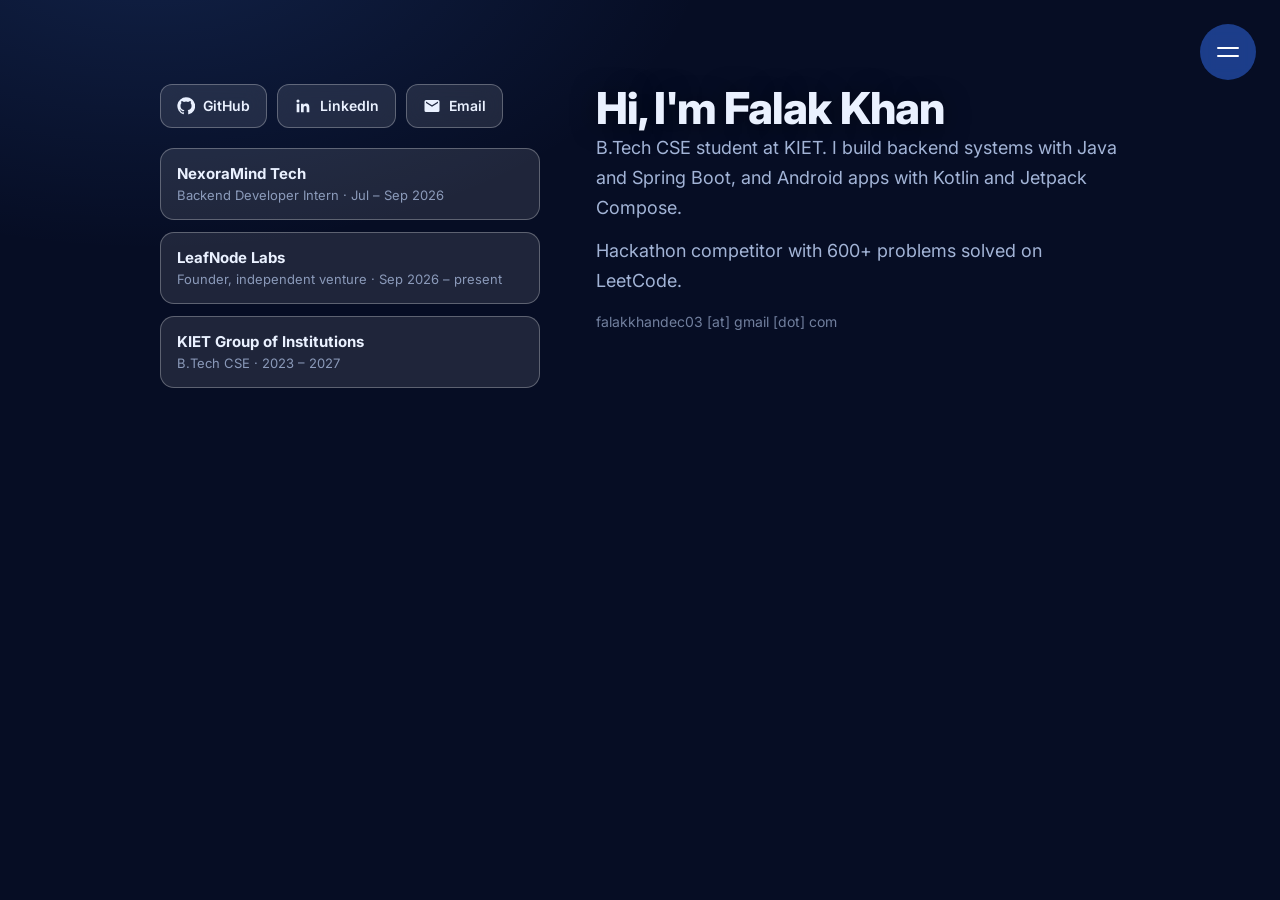
==== commit 368645bb: "fix about.html file,alignment fix" ====
--- a/about.html
+++ b/about.html
@@ -3,24 +3,28 @@
 <head>
 <meta charset="utf-8">
 <meta name="viewport" content="width=device-width, initial-scale=1, viewport-fit=cover">
-<title>Projects | Falak Khan</title>
-<meta name="description" content="Projects by Falak Khan.">
+<title>About | Falak Khan</title>
+<meta name="description" content="About Falak Khan, CSE student at KIET.">
 <meta name="theme-color" content="#030817">
 <link rel="preconnect" href="https://fonts.googleapis.com">
 <link rel="preconnect" href="https://fonts.gstatic.com" crossorigin>
-<link href="https://fonts.googleapis.com/css2?family=Inter:wght@400;500;700;800&family=JetBrains+Mono:wght@400;500;600&display=swap" rel="stylesheet">
+<link href="https://fonts.googleapis.com/css2?family=Inter:wght@400;500;700;800&display=swap" rel="stylesheet">
 <link rel="stylesheet" href="site.css?v=7">
 <style>
   body.plain { background: radial-gradient(900px 520px at 12% -8%, rgba(77,141,255,.16), transparent 62%), #060d24; }
-  /* fix: site.css sets body { overflow: hidden; height: 100%; } and .page {
-     position: fixed; inset: 0; } globally, which together block scrolling once
-     content grows past one viewport. Override both here. */
+
+  /* ---------- About page layout (overrides site.css where needed) ---------- */
+  /* fix: site.css sets body { overflow: hidden; height: 100%; } globally, which
+     blocks scrolling entirely once content grows past one viewport. Override it
+     here so the document can actually scroll. */
   body.plain {
+    -webkit-text-size-adjust: 100%;
     overflow-x: hidden;
     overflow-y: auto;
     height: auto;
     min-height: 100dvh;
   }
+
   body.plain main.page {
     position: static;
     display: block;
@@ -29,141 +33,73 @@
     box-sizing: border-box;
     overflow: visible;
   }
-  #proj > div { width: min(920px, 100%); text-align: left; }
+  .about-grid {
+    display: grid;
+    grid-template-columns: minmax(280px, 380px) minmax(0, 1fr);
+    gap: clamp(28px, 5vw, 64px);
+    align-items: start;
+    max-width: 960px;
+    margin: 0 auto;
+  }
+  .about-side { display: flex; flex-direction: column; gap: 20px; min-width: 0; text-align: left; }
 
-  /* ---- header row ---- */
-  .proj-head { display: flex; align-items: baseline; justify-content: space-between; gap: 12px; flex-wrap: wrap; }
-  .proj-count { font-family: 'JetBrains Mono', monospace; font-size: .72rem; color: var(--ink-soft); letter-spacing: .02em; opacity: .75; }
+  /* Link buttons */
+  body.plain .abtns { display: flex; flex-wrap: wrap; gap: 10px; margin: 0; }
+  body.plain .abtn {
+    display: inline-flex; align-items: center; gap: 8px;
+    min-height: 44px; padding: 0 16px;
+    font: 600 14px/1 Inter, system-ui, sans-serif;
+    text-decoration: none; cursor: pointer;
+    -webkit-tap-highlight-color: transparent;
+  }
+  body.plain .abtn svg { width: 18px; height: 18px; fill: currentColor; flex: none; }
+  body.plain .abtn:focus-visible,
+  body.plain .menu-btn:focus-visible { outline: 2px solid #4d8dff; outline-offset: 3px; }
 
-  /* ---- manifest list ---- */
-  .pmanifest { margin: 22px 0 0; border-top: 1px solid var(--edge); }
+  /* Experience / education cards */
+  body.plain .exp { display: flex; flex-direction: column; gap: 12px; margin: 0; }
+  .edu-card {
+    display: flex; flex-direction: column; justify-content: center;
+    min-height: 72px;
+    padding: 14px 16px; border-radius: 14px;
+    background: var(--glass, rgba(255,255,255,.06));
+    border: 1px solid var(--edge, rgba(255,255,255,.14));
+    min-width: 0;
+    box-sizing: border-box;
+  }
+  .edu-card strong { display: block; font-size: 15px; line-height: 1.3; font-weight: 700; }
+  .edu-card small { display: block; margin-top: 3px; font-size: 13px; line-height: 1.4; opacity: .7; }
+  .edu-card .nowrap-date { white-space: nowrap; }
 
-  .prow { border-bottom: 1px solid var(--edge); position: relative; }
+  /* Bio text */
+  body.plain .bio { min-width: 0; max-width: 60ch; text-align: left; }
+  body.plain .bio h2 {
+    margin: 0 0 12px;
+    font-size: clamp(28px, 6.5vw, 44px);
+    line-height: 1.12; font-weight: 800; letter-spacing: -.02em;
+    overflow-wrap: anywhere;
+  }
+  body.plain .bio p { margin: 0 0 14px; font-size: clamp(16px, 4vw, 18px); line-height: 1.65; opacity: .88; }
+  body.plain .bio p.contact { font-size: 14px; opacity: .6; overflow-wrap: anywhere; }
 
-  .prow summary {
-    list-style: none; cursor: pointer; display: flex; align-items: center; gap: 12px;
-    padding: 13px 6px 13px 15px; outline: none;
+  /* ---------- Mobile: single column, centred header ---------- */
+  @media (max-width: 760px) {
+    .about-grid { grid-template-columns: minmax(0, 1fr); gap: 28px; }
+    .about-side { align-items: center; }
+    body.plain .abtns { justify-content: center; }
+    body.plain .exp { width: 100%; }
+    body.plain .bio { max-width: none; text-align: center; }
+    /* show the bio first on phones, then the details */
+    .about-grid { display: flex; flex-direction: column; }
+    .about-side { order: 1; width: 100%; }
+    .bio { order: 0; }
   }
-  .prow summary::-webkit-details-marker { display: none; }
-  .prow summary::marker { content: ''; }
-
-  /* viewfinder brackets — the "lens" mark, appears on hover/focus/open */
-  .prow summary::before, .prow summary::after { content: none; }
-  .prow {
-    transition: background .15s ease, transform .15s ease;
-    animation: rowIn .5s cubic-bezier(.16,1,.3,1) backwards;
-    animation-delay: calc(var(--i, 0) * 55ms);
-  }
-  @keyframes rowIn { from { opacity: 0; transform: translateY(7px); } to { opacity: 1; transform: none; } }
-  @media (prefers-reduced-motion: reduce) { .prow { animation: none; } }
-  .prow:hover, .prow:focus-within, .prow[open] { background: rgba(77,141,255,.045); transform: translateX(2px); }
-
-  /* colour-coded accent bar — every row gets its project's hue, brightens on interaction */
-  .prow::before {
-    content: ''; position: absolute; left: 0; top: 9px; bottom: 9px; width: 3px; border-radius: 3px;
-    background: var(--rc, var(--accent)); opacity: .45;
-    transition: opacity .15s ease, width .15s ease;
-  }
-  .prow:hover::before, .prow:focus-within::before, .prow[open]::before { opacity: 1; width: 4px; }
-  .prow summary { position: relative; }
-  .prow summary .bracket { position: absolute; width: 8px; height: 8px; opacity: 0; transition: opacity .15s ease; pointer-events: none; }
-  .prow summary .bracket.tl { top: 4px; left: -1px; border-top: 1.5px solid var(--accent); border-left: 1.5px solid var(--accent); }
-  .prow summary .bracket.br { bottom: 4px; right: -1px; border-bottom: 1.5px solid var(--accent); border-right: 1.5px solid var(--accent); }
-  .prow:hover summary .bracket, .prow:focus-within summary .bracket, .prow[open] summary .bracket { opacity: .8; }
-
-  .prow-thumb { flex: none; width: 30px; height: 30px; border-radius: 8px; overflow: hidden; box-shadow: 0 0 0 1px rgba(255,255,255,.06); }
-  .prow-thumb img, .prow-thumb svg { width: 100%; height: 100%; object-fit: cover; display: block; }
-
-  .prow-name { font-weight: 700; font-size: .92rem; letter-spacing: -.01em; flex: none; }
-
-  .pbadge {
-    font-size: .6rem; font-weight: 600; padding: 2px 7px; border-radius: 999px;
-    border: 1px solid rgba(251,191,36,.4); background: rgba(251,191,36,.08); color: #fbbf24;
-    white-space: nowrap; flex: none;
-  }
-  .pbadge.release {
-    border-color: rgba(167,139,250,.45); background: rgba(167,139,250,.1); color: #a78bfa;
-  }
-
-  .prow-preview {
-    font-family: 'JetBrains Mono', monospace; font-size: .68rem; color: var(--ink-soft);
-    opacity: .6; white-space: nowrap; overflow: hidden; text-overflow: ellipsis;
-    flex: 1 1 auto; min-width: 0;
-  }
-
-  .prow-chev {
-    flex: none; width: 16px; height: 16px; color: var(--ink-soft); opacity: .55;
-    transition: transform .18s ease;
-  }
-  .prow[open] .prow-chev { transform: rotate(180deg); }
-
-  .pbody { padding: 2px 6px 18px 53px; animation: pfade .18s ease; }
-  @keyframes pfade { from { opacity: 0; transform: translateY(-3px); } to { opacity: 1; transform: none; } }
-
-  #proj .pdesc { margin: 0 0 12px; font-size: .84rem; line-height: 1.55; color: var(--ink-soft); text-align: left; max-width: 62ch; }
-
-  .stack { display: flex; flex-wrap: wrap; gap: 5px; margin-bottom: 14px; }
-  .stack span { padding: 2px 8px; border-radius: 999px; font-size: .66rem; font-weight: 500; font-family: 'JetBrains Mono', monospace; border: 1px solid var(--edge); color: var(--ink-soft); }
-
-  .pgo {
-    display: inline-block; padding: 6px 14px; border-radius: 999px;
-    font-weight: 600; font-size: .78rem; color: var(--ink); text-decoration: none;
-    border: 1px solid rgba(77,141,255,.7); background: rgba(77,141,255,.16);
-    transition: background .2s ease;
-  }
-  .pgo:hover { background: rgba(77,141,255,.4); }
-
-  .pgo.ghbtn {
-    display: inline-flex; align-items: center; gap: 6px;
-    border-color: rgba(167,139,250,.65); background: rgba(167,139,250,.14);
-  }
-  .pgo.ghbtn:hover { background: rgba(167,139,250,.32); }
-  .pgo.ghbtn svg { width: 13px; height: 13px; flex: none; }
-
-  @media (max-width: 560px) {
-    .prow-preview { display: none; }
-    .pbody { padding-left: 15px; }
-  }
-
-  /* ---- SwapQR hero callout ---- */
-  .proj-hero {
-    display: flex; align-items: center; gap: 16px; margin: 22px 0 26px; padding: 18px 20px;
-    border-radius: 16px; position: relative; overflow: hidden; text-align: left;
-    background: linear-gradient(120deg, rgba(251,191,36,.16), rgba(244,63,94,.1) 55%, rgba(6,13,36,0));
-    border: 1px solid rgba(251,191,36,.35);
-    animation: rowIn .5s cubic-bezier(.16,1,.3,1) backwards; animation-delay: 40ms;
-  }
-  .proj-hero-icon {
-    flex: none; width: 52px; height: 52px; border-radius: 13px; overflow: hidden;
-    box-shadow: 0 8px 22px -8px rgba(251,191,36,.55), 0 0 0 1px rgba(255,255,255,.08);
-    animation: vmFloat 2.6s ease-in-out infinite;
-  }
-  .proj-hero-icon img { width: 100%; height: 100%; object-fit: cover; display: block; }
-  @keyframes vmFloat { 0%,100% { transform: translateY(0); } 50% { transform: translateY(-4px); } }
-  @media (prefers-reduced-motion: reduce) { .proj-hero-icon { animation: none; } }
-
-  .proj-hero-text { flex: 1 1 auto; min-width: 0; text-align: left; }
-  .proj-hero-text h3 { margin: 0 0 3px; font-size: 1.02rem; font-weight: 800; letter-spacing: -.01em; display: flex; align-items: center; gap: 8px; flex-wrap: wrap; }
-  .proj-hero-text p { margin: 0; font-size: .82rem; line-height: 1.5; color: var(--ink-soft); max-width: 46ch; text-align: left; }
-
-  .proj-hero-cta {
-    flex: none; padding: 10px 18px; border-radius: 999px; font-weight: 700; font-size: .82rem;
-    font-family: 'JetBrains Mono', monospace; border: none; cursor: pointer; text-decoration: none;
-    background: linear-gradient(135deg, #fbbf24, #f43f5e); color: #2a0a05;
-    box-shadow: 0 6px 18px -6px rgba(251,191,36,.6); transition: transform .15s ease, box-shadow .15s ease;
-    display: inline-block;
-  }
-  .proj-hero-cta:hover { transform: translateY(-1px); box-shadow: 0 10px 22px -6px rgba(251,191,36,.8); }
-
-  @media (max-width: 560px) {
-    .proj-hero { flex-wrap: wrap; }
-    .proj-hero-cta { width: 100%; text-align: center; }
+  @media (max-width: 380px) {
+    body.plain .abtn { flex: 1 1 100%; justify-content: center; }
   }
 </style>
-
 </head>
 <body class="plain">
-
 <button class="menu-btn" id="menuBtn" aria-label="Open menu" aria-expanded="false" aria-controls="menu"><span></span></button>
 <nav class="menu" id="menu" aria-label="Site menu">
   <a class="pill" style="--i:0" href="index.html#home">home</a>
@@ -173,142 +109,28 @@
   <a class="pill" style="--i:4" href="index.html#soon">coming soon</a>
 </nav>
 
-<main class="page" id="proj"><div>
-
-  <div class="proj-head">
-    <h2>projects</h2>
-    <span class="proj-count">6 shipped — click a row to expand</span>
+<main class="page" id="about">
+  <div class="about-grid">
+    <div class="about-side">
+      <div class="abtns">
+        <a class="abtn" href="https://github.com/curiousfalak" target="_blank" rel="noopener"><svg viewBox="0 0 24 24" aria-hidden="true"><path d="M12 .5a11.5 11.5 0 0 0-3.64 22.42c.58.1.79-.25.79-.56v-2c-3.2.7-3.87-1.37-3.87-1.37-.52-1.33-1.28-1.68-1.28-1.68-1.04-.71.08-.7.08-.7 1.15.08 1.76 1.19 1.76 1.19 1.03 1.76 2.7 1.25 3.35.96.1-.75.4-1.25.73-1.54-2.55-.29-5.24-1.28-5.24-5.69 0-1.26.45-2.29 1.19-3.1-.12-.29-.52-1.46.11-3.05 0 0 .97-.31 3.18 1.18a11 11 0 0 1 5.78 0c2.2-1.49 3.17-1.18 3.17-1.18.63 1.59.23 2.76.11 3.05.74.81 1.19 1.84 1.19 3.1 0 4.42-2.69 5.39-5.25 5.68.41.36.78 1.06.78 2.14v3.17c0 .31.21.67.8.56A11.5 11.5 0 0 0 12 .5Z"/></svg>GitHub</a>
+        <a class="abtn" href="https://www.linkedin.com/in/falak-khan-636188296/" target="_blank" rel="noopener"><svg viewBox="0 0 24 24" aria-hidden="true"><path d="M20.45 20.45h-3.56v-5.57c0-1.33-.03-3.04-1.85-3.04-1.86 0-2.14 1.45-2.14 2.94v5.67H9.34V9h3.42v1.56h.05c.48-.9 1.64-1.85 3.37-1.85 3.6 0 4.27 2.37 4.27 5.46v6.28ZM5.34 7.43a2.06 2.06 0 1 1 0-4.13 2.06 2.06 0 0 1 0 4.13ZM7.12 20.45H3.56V9h3.56v11.45Z"/></svg>LinkedIn</a>
+        <button class="abtn" type="button" id="mailBtn"><svg viewBox="0 0 24 24" aria-hidden="true"><path d="M20 4H4a2 2 0 0 0-2 2v12a2 2 0 0 0 2 2h16a2 2 0 0 0 2-2V6a2 2 0 0 0-2-2Zm0 4-8 5-8-5V6l8 5 8-5v2Z"/></svg>Email</button>
+      </div>
+      <div class="exp" aria-label="Experience and education">
+        <div class="edu-card"><strong>NexoraMind Tech</strong><small>Backend Developer Intern · <span class="nowrap-date">Jul – Sep 2026</span></small></div>
+        <div class="edu-card"><strong>LeafNode Labs</strong><small>Founder, independent venture · <span class="nowrap-date">Sep 2026 – present</span></small></div>
+        <div class="edu-card"><strong>KIET Group of Institutions</strong><small>B.Tech CSE · <span class="nowrap-date">2023 – 2027</span></small></div>
+      </div>
+    </div>
+    <div class="bio">
+      <h2>Hi, I'm Falak Khan</h2>
+      <p>B.Tech CSE student at KIET. I build backend systems with Java and Spring Boot, and Android apps with Kotlin and Jetpack Compose.</p>
+      <p>Hackathon competitor with 600+ problems solved on LeetCode.</p>
+      <p class="contact">falakkhandec03 [at] gmail [dot] com</p>
+    </div>
   </div>
-
-  <div class="proj-hero">
-    <div class="proj-hero-icon"><img src="swapqr-logo.jpg" alt="SwapQR logo"></div>
-    <div class="proj-hero-text">
-      <h3>SwapQR <span class="pbadge">Coming to Google Play</span></h3>
-      <p>QR-based contact sharing — scan, save, done in under a second, zero manual typing. In closed testing now, launching soon on Google Play.</p>
-    </div>
-    <a class="proj-hero-cta" href="https://swapqrr.vercel.app/" target="_blank" rel="noopener">▸ Visit site</a>
-  </div>
-
-  <div class="pmanifest">
-
-    <details class="prow" style="--rc:#6366f1;--i:0">
-      <summary>
-        <span class="bracket tl"></span><span class="bracket br"></span>
-        <span class="prow-thumb">
-          <svg viewBox="0 0 112 112" xmlns="http://www.w3.org/2000/svg">
-            <defs><linearGradient id="sfgrad" x1="0" y1="0" x2="1" y2="1"><stop offset="0" stop-color="#6366f1"/><stop offset="1" stop-color="#3b82f6"/></linearGradient></defs>
-            <rect width="112" height="112" fill="url(#sfgrad)"/>
-            <path d="M56 30 L84 54 L84 84 L64 84 L64 64 L48 64 L48 84 L28 84 L28 54 Z" fill="#fff" opacity="0.95"/>
-          </svg>
-        </span>
-        <span class="prow-name">StayFinder</span>
-        <span class="pbadge release">GitHub release</span>
-        <span class="prow-preview">Java 21 · Spring Boot · Redis · Elasticsearch</span>
-        <svg class="prow-chev" viewBox="0 0 20 20" fill="none"><path d="M5 7.5L10 12.5L15 7.5" stroke="currentColor" stroke-width="1.6" stroke-linecap="round" stroke-linejoin="round"/></svg>
-      </summary>
-      <div class="pbody">
-        <p class="pdesc">Redis-based distributed locking preventing double bookings under concurrent load, with Elasticsearch-backed search across thousands of listings, rate-limited to 100 req/min per IP.</p>
-        <div class="stack"><span>Java 21</span><span>Spring Boot</span><span>PostgreSQL</span><span>Redis</span><span>Elasticsearch</span></div>
-        <a class="pgo ghbtn" href="https://github.com/curiousfalak/stayfinder/releases/tag/v1.0.0" target="_blank" rel="noopener"><svg viewBox="0 0 16 16" fill="currentColor"><path d="M8 0C3.58 0 0 3.58 0 8a8 8 0 0 0 5.47 7.59c.4.07.55-.17.55-.38v-1.49c-2.22.48-2.69-1.07-2.69-1.07-.36-.93-.89-1.17-.89-1.17-.72-.5.06-.49.06-.49.8.06 1.22.82 1.22.82.71 1.22 1.87.87 2.33.66.07-.52.28-.87.5-1.07-1.78-.2-3.64-.89-3.64-3.95 0-.87.31-1.59.82-2.15-.08-.2-.36-1.02.08-2.12 0 0 .67-.21 2.2.82a7.6 7.6 0 0 1 4 0c1.53-1.03 2.2-.82 2.2-.82.44 1.1.16 1.92.08 2.12.51.56.82 1.28.82 2.15 0 3.07-1.87 3.75-3.65 3.95.29.25.54.73.54 1.48v2.2c0 .21.15.46.55.38A8 8 0 0 0 16 8c0-4.42-3.58-8-8-8Z"/></svg>GitHub release</a>
-      </div>
-    </details>
-
-    <details class="prow" style="--rc:#f43f5e;--i:1">
-      <summary>
-        <span class="bracket tl"></span><span class="bracket br"></span>
-        <span class="prow-thumb">
-          <svg viewBox="0 0 112 112" xmlns="http://www.w3.org/2000/svg">
-            <defs><linearGradient id="fcgrad" x1="0" y1="0" x2="1" y2="1"><stop offset="0" stop-color="#f43f5e"/><stop offset="1" stop-color="#a855f7"/></linearGradient></defs>
-            <rect width="112" height="112" fill="url(#fcgrad)"/>
-            <circle cx="44" cy="46" r="11" fill="#fff" opacity="0.95"/>
-            <circle cx="72" cy="46" r="11" fill="#fff" opacity="0.7"/>
-            <circle cx="58" cy="72" r="11" fill="#fff" opacity="0.85"/>
-          </svg>
-        </span>
-        <span class="prow-name">FaceCollage</span>
-        <span class="pbadge release">GitHub release</span>
-        <span class="prow-preview">Kotlin · ML Kit · TensorFlow Lite · MobileFaceNet</span>
-        <svg class="prow-chev" viewBox="0 0 20 20" fill="none"><path d="M5 7.5L10 12.5L15 7.5" stroke="currentColor" stroke-width="1.6" stroke-linecap="round" stroke-linejoin="round"/></svg>
-      </summary>
-      <div class="pbody">
-        <p class="pdesc">MobileFaceNet-based face clustering — groups every appearance of a person across a video and renders a best-shot collage, fully on-device.</p>
-        <div class="stack"><span>Kotlin</span><span>ML Kit</span><span>TensorFlow Lite</span><span>MobileFaceNet</span></div>
-        <a class="pgo ghbtn" href="https://github.com/curiousfalak/uniquePersnChlg/releases/tag/v1.0.0" target="_blank" rel="noopener"><svg viewBox="0 0 16 16" fill="currentColor"><path d="M8 0C3.58 0 0 3.58 0 8a8 8 0 0 0 5.47 7.59c.4.07.55-.17.55-.38v-1.49c-2.22.48-2.69-1.07-2.69-1.07-.36-.93-.89-1.17-.89-1.17-.72-.5.06-.49.06-.49.8.06 1.22.82 1.22.82.71 1.22 1.87.87 2.33.66.07-.52.28-.87.5-1.07-1.78-.2-3.64-.89-3.64-3.95 0-.87.31-1.59.82-2.15-.08-.2-.36-1.02.08-2.12 0 0 .67-.21 2.2.82a7.6 7.6 0 0 1 4 0c1.53-1.03 2.2-.82 2.2-.82.44 1.1.16 1.92.08 2.12.51.56.82 1.28.82 2.15 0 3.07-1.87 3.75-3.65 3.95.29.25.54.73.54 1.48v2.2c0 .21.15.46.55.38A8 8 0 0 0 16 8c0-4.42-3.58-8-8-8Z"/></svg>GitHub release</a>
-      </div>
-    </details>
-
-    <details class="prow" style="--rc:#a855f7;--i:2">
-      <summary>
-        <span class="bracket tl"></span><span class="bracket br"></span>
-        <span class="prow-thumb">
-          <svg viewBox="0 0 112 112" xmlns="http://www.w3.org/2000/svg">
-            <defs><linearGradient id="pbgrad" x1="0" y1="0" x2="1" y2="1"><stop offset="0" stop-color="#a855f7"/><stop offset="1" stop-color="#6366f1"/></linearGradient></defs>
-            <rect width="112" height="112" fill="url(#pbgrad)"/>
-            <polygon points="46,36 46,76 80,56" fill="#fff" opacity="0.95"/>
-          </svg>
-        </span>
-        <span class="prow-name">PlayBox2</span>
-        <span class="pbadge release">GitHub release</span>
-        <span class="prow-preview">Kotlin · ExoPlayer · Node.js · Express</span>
-        <svg class="prow-chev" viewBox="0 0 20 20" fill="none"><path d="M5 7.5L10 12.5L15 7.5" stroke="currentColor" stroke-width="1.6" stroke-linecap="round" stroke-linejoin="round"/></svg>
-      </summary>
-      <div class="pbody">
-        <p class="pdesc">Chunked-upload VOD pipeline with server-side merging and range-request streaming to ExoPlayer, offline-cached via Room.</p>
-        <div class="stack"><span>Kotlin</span><span>Jetpack Compose</span><span>ExoPlayer</span><span>Node.js</span><span>Express</span></div>
-        <a class="pgo ghbtn" href="https://github.com/curiousfalak/PlayBox2/releases/tag/v1.0.0" target="_blank" rel="noopener"><svg viewBox="0 0 16 16" fill="currentColor"><path d="M8 0C3.58 0 0 3.58 0 8a8 8 0 0 0 5.47 7.59c.4.07.55-.17.55-.38v-1.49c-2.22.48-2.69-1.07-2.69-1.07-.36-.93-.89-1.17-.89-1.17-.72-.5.06-.49.06-.49.8.06 1.22.82 1.22.82.71 1.22 1.87.87 2.33.66.07-.52.28-.87.5-1.07-1.78-.2-3.64-.89-3.64-3.95 0-.87.31-1.59.82-2.15-.08-.2-.36-1.02.08-2.12 0 0 .67-.21 2.2.82a7.6 7.6 0 0 1 4 0c1.53-1.03 2.2-.82 2.2-.82.44 1.1.16 1.92.08 2.12.51.56.82 1.28.82 2.15 0 3.07-1.87 3.75-3.65 3.95.29.25.54.73.54 1.48v2.2c0 .21.15.46.55.38A8 8 0 0 0 16 8c0-4.42-3.58-8-8-8Z"/></svg>GitHub release</a>
-      </div>
-    </details>
-
-    <details class="prow" style="--rc:#14b8a6;--i:3">
-      <summary>
-        <span class="bracket tl"></span><span class="bracket br"></span>
-        <span class="prow-thumb">
-          <svg viewBox="0 0 112 112" xmlns="http://www.w3.org/2000/svg">
-            <defs><linearGradient id="nlgrad" x1="0" y1="0" x2="1" y2="1"><stop offset="0" stop-color="#0ea5e9"/><stop offset="1" stop-color="#0d9488"/></linearGradient></defs>
-            <rect width="112" height="112" fill="url(#nlgrad)"/>
-            <path d="M20 60 Q40 40 56 60 T92 60" stroke="#fff" stroke-width="6" fill="none" opacity="0.95"/>
-            <path d="M20 76 Q40 56 56 76 T92 76" stroke="#fff" stroke-width="6" fill="none" opacity="0.7"/>
-            <circle cx="68" cy="40" r="9" fill="#fff" opacity="0.95"/>
-          </svg>
-        </span>
-        <span class="prow-name">Nature Lens</span>
-        <span class="pbadge release">GitHub release</span>
-        <span class="prow-preview">Kotlin · TensorFlow Lite · CNN</span>
-        <svg class="prow-chev" viewBox="0 0 20 20" fill="none"><path d="M5 7.5L10 12.5L15 7.5" stroke="currentColor" stroke-width="1.6" stroke-linecap="round" stroke-linejoin="round"/></svg>
-      </summary>
-      <div class="pbody">
-        <p class="pdesc">CNN-based TFLite classifier running fully on-device across 9 marine species, auto-geotagging every sighting and firing local alerts on reported threats.</p>
-        <div class="stack"><span>Kotlin</span><span>Jetpack Compose</span><span>TensorFlow Lite</span><span>CNN</span></div>
-        <a class="pgo ghbtn" href="https://github.com/curiousfalak/bitbox_bytecrafters/releases/tag/v1.0.0" target="_blank" rel="noopener"><svg viewBox="0 0 16 16" fill="currentColor"><path d="M8 0C3.58 0 0 3.58 0 8a8 8 0 0 0 5.47 7.59c.4.07.55-.17.55-.38v-1.49c-2.22.48-2.69-1.07-2.69-1.07-.36-.93-.89-1.17-.89-1.17-.72-.5.06-.49.06-.49.8.06 1.22.82 1.22.82.71 1.22 1.87.87 2.33.66.07-.52.28-.87.5-1.07-1.78-.2-3.64-.89-3.64-3.95 0-.87.31-1.59.82-2.15-.08-.2-.36-1.02.08-2.12 0 0 .67-.21 2.2.82a7.6 7.6 0 0 1 4 0c1.53-1.03 2.2-.82 2.2-.82.44 1.1.16 1.92.08 2.12.51.56.82 1.28.82 2.15 0 3.07-1.87 3.75-3.65 3.95.29.25.54.73.54 1.48v2.2c0 .21.15.46.55.38A8 8 0 0 0 16 8c0-4.42-3.58-8-8-8Z"/></svg>GitHub release</a>
-      </div>
-    </details>
-
-    <details class="prow" style="--rc:#f97316;--i:4">
-      <summary>
-        <span class="bracket tl"></span><span class="bracket br"></span>
-        <span class="prow-thumb">
-          <svg viewBox="0 0 112 112" xmlns="http://www.w3.org/2000/svg">
-            <defs><linearGradient id="aagrad" x1="0" y1="0" x2="1" y2="1"><stop offset="0" stop-color="#f97316"/><stop offset="1" stop-color="#ec4899"/></linearGradient></defs>
-            <rect width="112" height="112" fill="url(#aagrad)"/>
-            <circle cx="56" cy="38" r="14" fill="#fff" opacity="0.95"/>
-            <path d="M32 88 Q56 58 80 88" stroke="#fff" stroke-width="7" fill="none" opacity="0.95" stroke-linecap="round"/>
-          </svg>
-        </span>
-        <span class="prow-name">Aarogya</span>
-        <span class="pbadge release">GitHub release</span>
-        <span class="prow-preview">Kotlin · MoveNet · FastAPI · Firebase</span>
-        <svg class="prow-chev" viewBox="0 0 20 20" fill="none"><path d="M5 7.5L10 12.5L15 7.5" stroke="currentColor" stroke-width="1.6" stroke-linecap="round" stroke-linejoin="round"/></svg>
-      </summary>
-      <div class="pbody">
-        <p class="pdesc">MoveNet + MediaPipe pose pipeline tracking 33 body landmarks for real-time form correction, plus live biometric sync via Fitbit and Wear OS APIs.</p>
-        <div class="stack"><span>Kotlin</span><span>TensorFlow Lite</span><span>MoveNet</span><span>FastAPI</span><span>Firebase</span></div>
-        <a class="pgo ghbtn" href="https://github.com/curiousfalak/Aarogya/releases/tag/v1.0.0" target="_blank" rel="noopener"><svg viewBox="0 0 16 16" fill="currentColor"><path d="M8 0C3.58 0 0 3.58 0 8a8 8 0 0 0 5.47 7.59c.4.07.55-.17.55-.38v-1.49c-2.22.48-2.69-1.07-2.69-1.07-.36-.93-.89-1.17-.89-1.17-.72-.5.06-.49.06-.49.8.06 1.22.82 1.22.82.71 1.22 1.87.87 2.33.66.07-.52.28-.87.5-1.07-1.78-.2-3.64-.89-3.64-3.95 0-.87.31-1.59.82-2.15-.08-.2-.36-1.02.08-2.12 0 0 .67-.21 2.2.82a7.6 7.6 0 0 1 4 0c1.53-1.03 2.2-.82 2.2-.82.44 1.1.16 1.92.08 2.12.51.56.82 1.28.82 2.15 0 3.07-1.87 3.75-3.65 3.95.29.25.54.73.54 1.48v2.2c0 .21.15.46.55.38A8 8 0 0 0 16 8c0-4.42-3.58-8-8-8Z"/></svg>GitHub release</a>
-      </div>
-    </details>
-
-  </div>
-</div></main>
-
+</main>
 
 <script>
 (() => {
@@ -320,18 +142,12 @@
   };
   btn.addEventListener('click', () => set(!document.body.classList.contains('open')));
   addEventListener('keydown', e => { if (e.key === 'Escape') set(false); });
-  // "projects" is this page, so just close the menu
-  document.querySelector('.pill[href="projects.html"]').addEventListener('click', e => { e.preventDefault(); set(false); });
-
-  // only one manifest row open at a time, for a tidier scan
-  document.querySelectorAll('.prow').forEach(row => {
-    row.addEventListener('toggle', () => {
-      if (!row.open) return;
-      document.querySelectorAll('.prow').forEach(o => { if (o !== row) o.open = false; });
-    });
+  // "about" is this page, so just close the menu
+  document.querySelector('.pill[href="about.html"]').addEventListener('click', e => { e.preventDefault(); set(false); });
+  document.getElementById('mailBtn').addEventListener('click', () => {
+    location.href = 'mailto:' + 'falakkhandec03' + '@' + 'gmail.com';
   });
 })();
-
 </script>
 </body>
 </html>
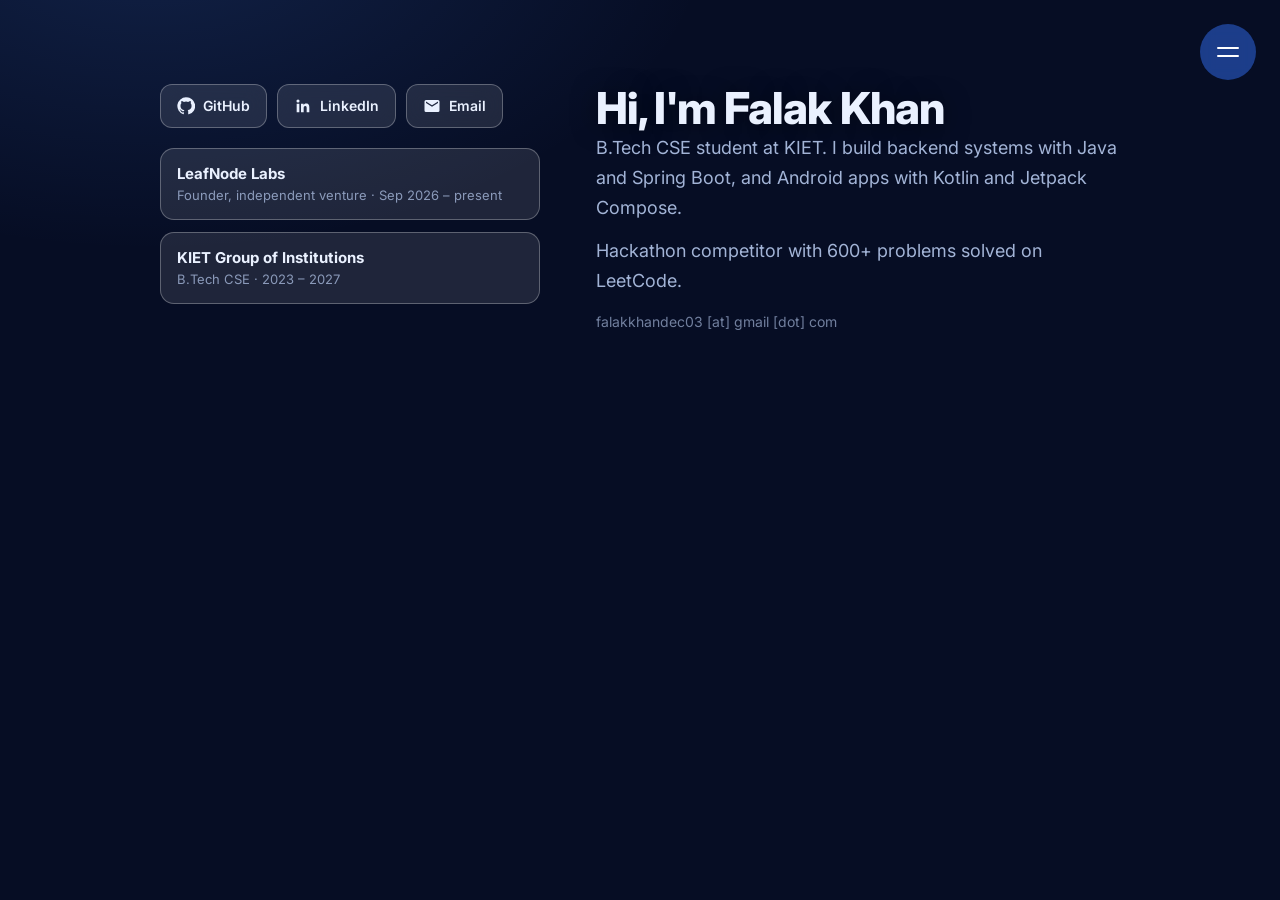
==== commit 1e3829a7: "Update about.html Removed outdated internship entry for NexoraMind Tech." ====
--- a/about.html
+++ b/about.html
@@ -88,7 +88,7 @@
     .about-side { align-items: center; }
     body.plain .abtns { justify-content: center; }
     body.plain .exp { width: 100%; }
-    body.plain .bio { max-width: none; text-align: center; }
+    body.plain .bio { max-width: none; }
     /* show the bio first on phones, then the details */
     .about-grid { display: flex; flex-direction: column; }
     .about-side { order: 1; width: 100%; }
@@ -118,7 +118,7 @@
         <button class="abtn" type="button" id="mailBtn"><svg viewBox="0 0 24 24" aria-hidden="true"><path d="M20 4H4a2 2 0 0 0-2 2v12a2 2 0 0 0 2 2h16a2 2 0 0 0 2-2V6a2 2 0 0 0-2-2Zm0 4-8 5-8-5V6l8 5 8-5v2Z"/></svg>Email</button>
       </div>
       <div class="exp" aria-label="Experience and education">
-        <div class="edu-card"><strong>NexoraMind Tech</strong><small>Backend Developer Intern · <span class="nowrap-date">Jul – Sep 2026</span></small></div>
+       
         <div class="edu-card"><strong>LeafNode Labs</strong><small>Founder, independent venture · <span class="nowrap-date">Sep 2026 – present</span></small></div>
         <div class="edu-card"><strong>KIET Group of Institutions</strong><small>B.Tech CSE · <span class="nowrap-date">2023 – 2027</span></small></div>
       </div>
@@ -150,4 +150,4 @@
 })();
 </script>
 </body>
-</html>+</html>
